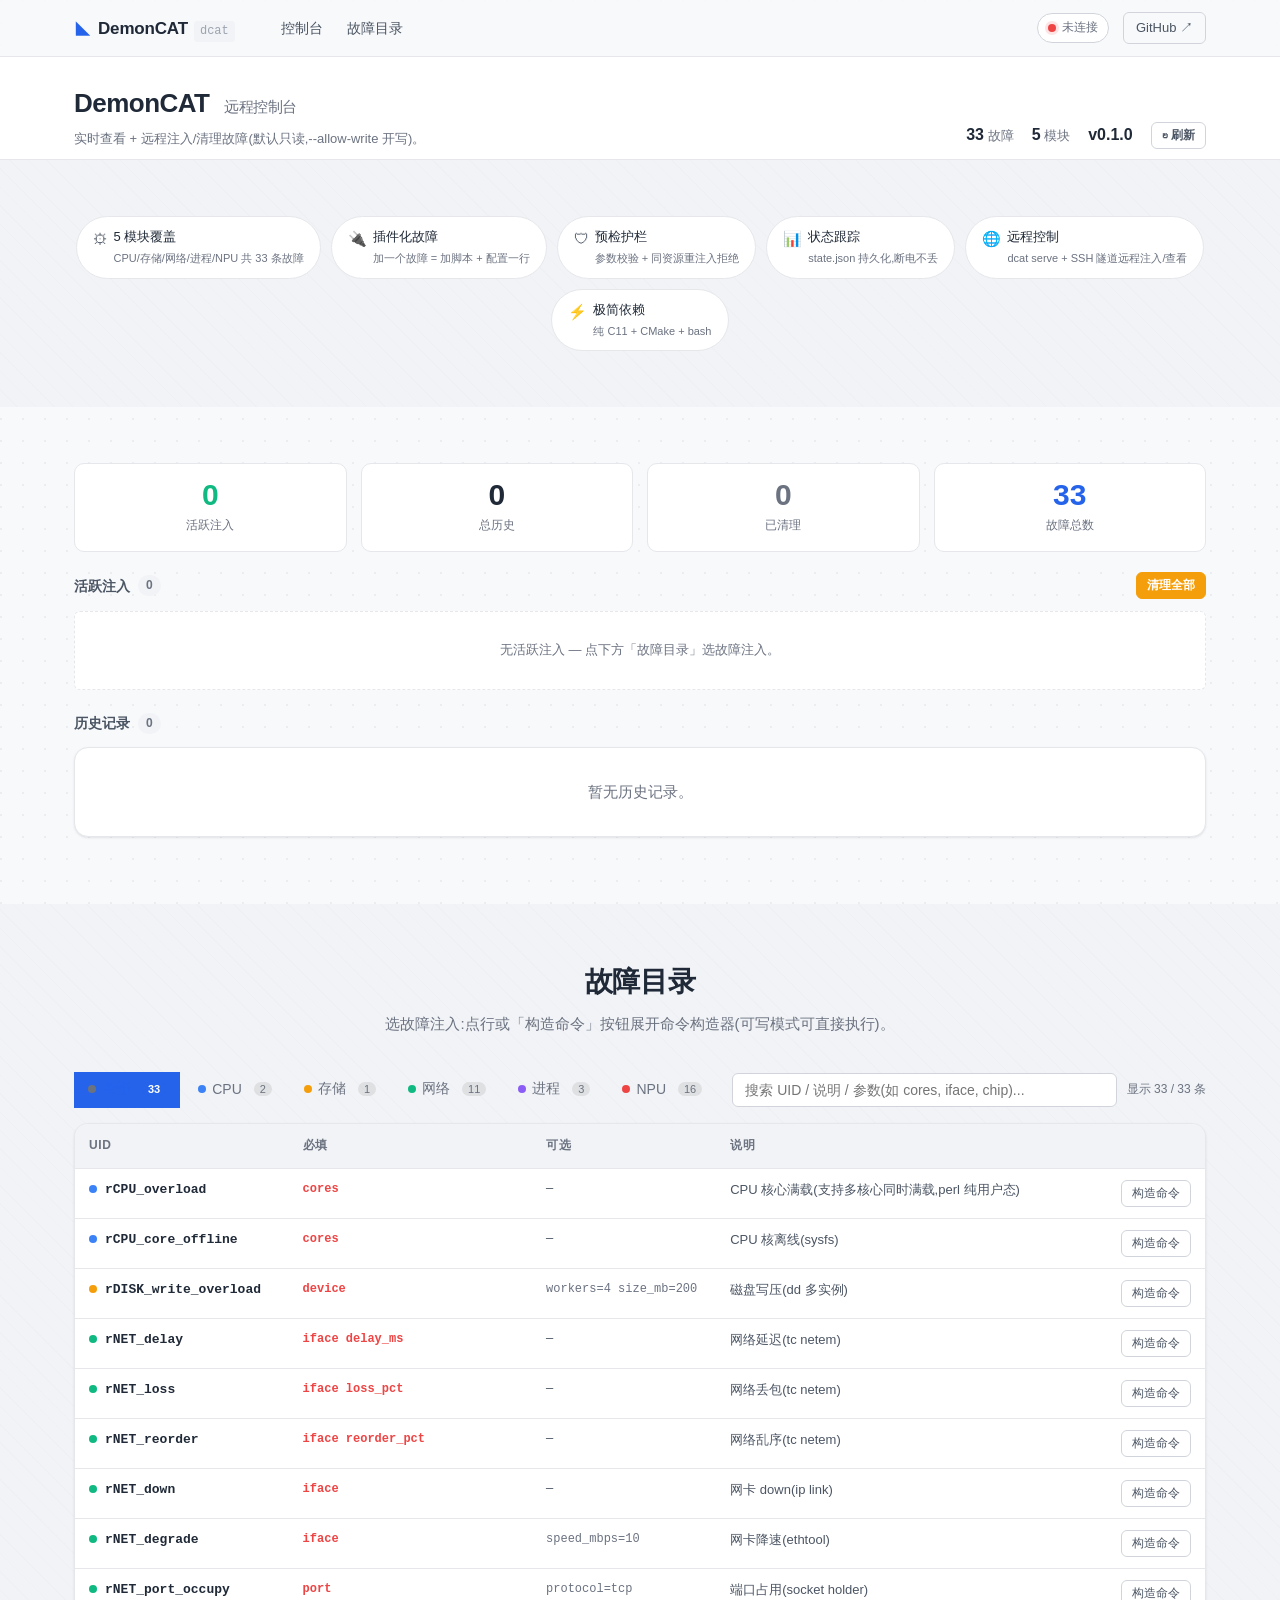
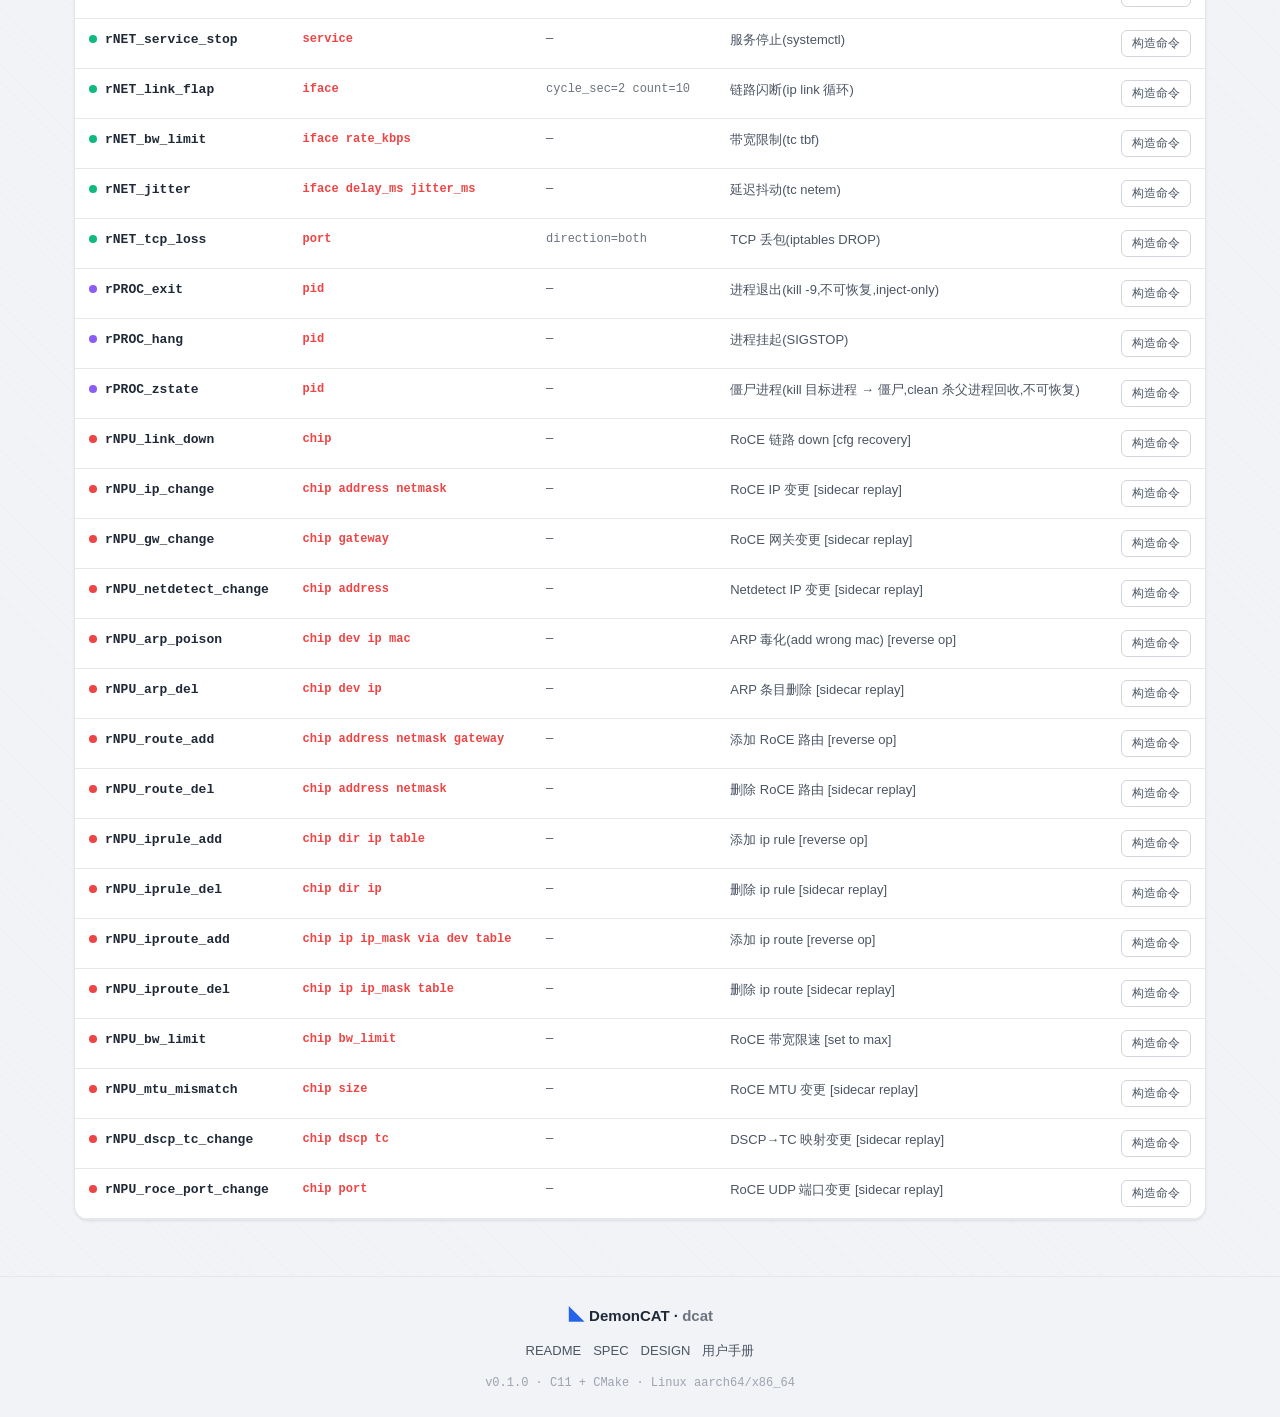
==== src/web/index.html @ c1551a12 "refactor: features/showcase/ → src/web/ 目录调整 将 web 前端从 features/showcase/ 迁移到 src/web/， 与其他源码统一在 src" ====
<!DOCTYPE html>
<html lang="zh-CN">
<head>
  <meta charset="UTF-8" />
  <meta name="viewport" content="width=device-width, initial-scale=1.0" />
  <meta name="description" content="DemonCAT (dcat) — 远程故障注入控制台。" />
  <title>DemonCAT · 控制台</title>
  <link rel="stylesheet" href="style.css?v=20260805a" />
</head>
<body>
  <header class="topbar">
    <div class="container topbar-inner">
      <a class="brand" href="#top">
        <span class="brand-logo">◣</span>
        <span class="brand-name">DemonCAT</span>
        <span class="brand-tag">dcat</span>
      </a>
      <nav class="topnav">
        <a href="#console">控制台</a>
        <a href="#catalog">故障目录</a>
      </nav>
      <div class="topbar-right">
        <span class="conn-pill conn-off" id="connPill"><span class="dot dot-off"></span><span id="connText">检测中</span></span>
        <a class="topbar-gh" href="https://github.com/Computing-Availability-Tools" target="_blank" rel="noopener">GitHub ↗</a>
      </div>
    </div>
  </header>

  <main id="top">
    <!-- 紧凑 header -->
    <section class="dash-header">
      <div class="container dash-header-inner">
        <div>
          <h1 class="dash-title">DemonCAT <span class="muted">远程控制台</span></h1>
          <p class="dash-sub">实时查看 + 远程注入/清理故障(默认只读,--allow-write 开写)。</p>
        </div>
        <div class="dash-stats">
          <span><strong>33</strong> 故障</span>
          <span><strong>5</strong> 模块</span>
          <span><strong>v0.1.0</strong></span>
          <button class="btn btn-ghost btn-sm" id="dashRefresh" type="button">↻ 刷新</button>
        </div>
      </div>
    </section>

    <!-- 特性介绍(置顶) -->
    <section class="section section-alt">
      <div class="container">
        <div class="feature-strip" id="featureStrip"></div>
      </div>
    </section>

    <!-- 控制台:摘要卡 + 两列(活跃 | 历史) -->
    <section id="console" class="section">
      <div class="container">
        <div class="stat-cards" id="statCards"></div>
        <div class="dash-stack">
          <div class="dash-col">
            <h3 class="dash-col-title">活跃注入 <span class="dash-count" id="activeCount">0</span>
              <button class="btn btn-sm btn-warn clean-all-btn" id="cleanAllBtn" type="button" hidden>清理全部</button>
            </h3>
            <div id="activeList" class="active-list"></div>
          </div>
          <div class="dash-col">
            <h3 class="dash-col-title">历史记录 <span class="dash-count" id="historyCount">0</span></h3>
            <div class="catalog-table-wrap">
              <table class="catalog-table" id="historyTable"></table>
              <div class="catalog-empty" id="historyEmpty" hidden>暂无历史记录。</div>
            </div>
            <p class="muted" id="historyNote" style="font-size:11px;margin-top:8px"></p>
          </div>
        </div>
      </div>
    </section>

    <!-- 故障目录(调色板:选故障注入) -->
    <section id="catalog" class="section section-alt">
      <div class="container">
        <div class="section-head">
          <h2 class="section-title">故障目录</h2>
          <p class="section-sub">选故障注入:点行或「构造命令」按钮展开命令构造器(可写模式可直接执行)。</p>
        </div>
        <div class="catalog-controls">
          <div class="catalog-tabs" id="catalogTabs"></div>
          <div class="catalog-search">
            <input id="catalogSearch" type="search" placeholder="搜索 UID / 说明 / 参数(如 cores, iface, chip)..." />
            <span class="catalog-count" id="catalogCount"></span>
          </div>
        </div>
        <div class="catalog-table-wrap">
          <table class="catalog-table" id="catalogTable"></table>
          <div class="catalog-empty" id="catalogEmpty" hidden>没有匹配的故障。</div>
        </div>
      </div>
    </section>
  </main>

  <footer class="footer">
    <div class="container footer-inner">
      <div class="footer-brand"><span class="brand-logo">◣</span> DemonCAT · <span class="muted">dcat</span></div>
      <div class="footer-links">
        <a href="../../README.md">README</a>
        <a href="../../SPEC.md">SPEC</a>
        <a href="../../DESIGN.md">DESIGN</a>
        <a href="../../docs/user_manual.md">用户手册</a>
      </div>
      <div class="footer-meta"><span>v0.1.0</span> · <span>C11 + CMake</span> · <span>Linux aarch64/x86_64</span></div>
    </div>
  </footer>

  <!-- 命令构造器 modal -->
  <div class="modal" id="cmdModal" hidden>
    <div class="modal-backdrop" data-close></div>
    <div class="modal-card">
      <div class="modal-head">
        <div>
          <div class="modal-uid" id="cmdUid"></div>
          <div class="modal-desc" id="cmdDesc"></div>
        </div>
        <button class="modal-close" data-close aria-label="关闭">×</button>
      </div>
      <div class="modal-body" id="cmdBody"></div>
    </div>
  </div>

  <div class="toast" id="toast" hidden></div>
  <script src="app.js?v=20260805a"></script>
</body>
</html>
---- src/web/style.css ----
/* ============================================================
   DemonCAT Showcase — 浅色卡片式主题
   参考: CATMonitor Web 视觉语言
   ============================================================ */

:root {
  /* 背景与文字 */
  --bg: #f8f9fb;
  --bg-alt: #f1f3f6;
  --card: #ffffff;
  --card-hover: #fafbfc;
  --border: #e5e7eb;
  --border-strong: #d1d5db;
  --text: #1f2937;
  --text-sub: #4b5563;
  --text-muted: #6b7280;
  --text-faint: #9ca3af;

  /* 主色 */
  --accent: #2563eb;
  --accent-hover: #1d4ed8;
  --accent-soft: #eff6ff;

  /* 模块色 */
  --cpu: #3b82f6;        /* 蓝 */
  --disk: #f59e0b;       /* 琥珀 */
  --net:  #10b981;       /* 绿 */
  --proc: #8b5cf6;       /* 紫 */
  --npu:  #ef4444;       /* 红 (Ascend) */

  /* 状态色 */
  --ok: #10b981;
  --good: #22c55e;
  --warn: #f59e0b;
  --crit: #ef4444;
  --na: #9ca3af;

  /* 阴影 */
  --shadow-sm: 0 1px 2px rgba(15, 23, 42, .04), 0 1px 3px rgba(15, 23, 42, .06);
  --shadow:    0 4px 6px -1px rgba(15, 23, 42, .05), 0 2px 4px -2px rgba(15, 23, 42, .05);
  --shadow-lg: 0 12px 24px -8px rgba(15, 23, 42, .12), 0 4px 8px -4px rgba(15, 23, 42, .08);

  /* 圆角 */
  --r-sm: 6px;
  --r:    10px;
  --r-lg: 14px;
  --r-xl: 20px;

  /* 字体 */
  --font: -apple-system, BlinkMacSystemFont, "Segoe UI", "PingFang SC",
          "Microsoft YaHei", "Hiragino Sans GB", Roboto, Helvetica, Arial,
          sans-serif, "Apple Color Emoji", "Segoe UI Emoji";
  --mono: "JetBrains Mono", "Fira Code", "SF Mono", "Cascadia Code",
          Consolas, "Liberation Mono", Menlo, monospace;
}

* { box-sizing: border-box; }
html { scroll-behavior: smooth; }
body {
  margin: 0;
  font-family: var(--font);
  font-size: 15px;
  line-height: 1.6;
  color: var(--text);
  background: var(--bg);
  background-image:
    radial-gradient(circle at 1px 1px, rgba(15, 23, 42, .05) 1px, transparent 0);
  background-size: 22px 22px;
  -webkit-font-smoothing: antialiased;
  -moz-osx-font-smoothing: grayscale;
}

.container { width: 100%; max-width: 1180px; margin: 0 auto; padding: 0 24px; }
a { color: var(--accent); text-decoration: none; }
a:hover { text-decoration: underline; }
code, pre, .mono { font-family: var(--mono); }
.muted { color: var(--text-muted); }

/* ============================================================
   顶栏
   ============================================================ */
.topbar {
  position: sticky; top: 0; z-index: 50;
  background: rgba(248, 249, 251, .88);
  backdrop-filter: saturate(180%) blur(8px);
  border-bottom: 1px solid var(--border);
}
.topbar-inner {
  display: flex; align-items: center; gap: 20px;
  height: 56px;
}
.brand { display: flex; align-items: baseline; gap: 6px; color: var(--text); }
.brand:hover { text-decoration: none; }
.brand-logo { color: var(--accent); font-size: 18px; transform: translateY(1px); }
.brand-name { font-weight: 700; font-size: 17px; letter-spacing: -.01em; }
.brand-tag {
  font-family: var(--mono); font-size: 12px; color: var(--text-faint);
  background: var(--bg-alt); padding: 1px 6px; border-radius: 4px;
}
.topnav { display: flex; gap: 4px; margin-left: 16px; flex: 1; }
.topnav a {
  color: var(--text-sub); font-size: 14px; padding: 6px 10px;
  border-radius: var(--r-sm); transition: all .15s;
}
.topnav a:hover { background: var(--bg-alt); color: var(--text); text-decoration: none; }
.topbar-gh {
  font-size: 13px; color: var(--text-sub);
  border: 1px solid var(--border-strong); padding: 5px 12px;
  border-radius: var(--r-sm); transition: all .15s;
}
.topbar-gh:hover { background: var(--card); border-color: var(--accent); color: var(--accent); text-decoration: none; }

/* ============================================================
   Hero
   ============================================================ */
.hero {
  padding: 72px 0 56px;
  text-align: center;
  position: relative;
  overflow: hidden;
}
.hero::before {
  content: ""; position: absolute; inset: 0;
  background: radial-gradient(ellipse at 50% 0%, rgba(37, 99, 235, .08), transparent 60%);
  pointer-events: none;
}
.hero-inner { position: relative; }
.hero-eyebrow {
  display: inline-flex; align-items: center; gap: 8px;
  font-size: 13px; color: var(--text-sub);
  background: var(--card); border: 1px solid var(--border);
  padding: 5px 12px; border-radius: 999px;
  box-shadow: var(--shadow-sm); margin-bottom: 18px;
}
.dot { display: inline-block; width: 7px; height: 7px; border-radius: 50%; }
.dot-ok { background: var(--ok); box-shadow: 0 0 0 3px rgba(16, 185, 129, .15); }
.hero-title {
  font-size: 56px; font-weight: 700; letter-spacing: -.03em;
  margin: 0 0 4px;
  background: linear-gradient(135deg, #1e3a8a 0%, #2563eb 50%, #7c3aed 100%);
  -webkit-background-clip: text; background-clip: text;
  -webkit-text-fill-color: transparent;
}
.hero-subtitle {
  font-family: var(--mono); font-size: 16px;
  color: var(--text-muted); margin: 0 0 18px; letter-spacing: .02em;
}
.hero-tagline {
  font-size: 16px; color: var(--text-sub);
  max-width: 620px; margin: 0 auto 24px;
}
.hero-badges { display: flex; flex-wrap: wrap; gap: 8px; justify-content: center; margin-bottom: 28px; }
.badge {
  font-size: 12px; font-weight: 600; padding: 4px 10px;
  border-radius: 999px; border: 1px solid transparent;
  background: var(--bg-alt); color: var(--text-sub);
}
.badge-blue   { background: #eff6ff; color: #1d4ed8; border-color: #bfdbfe; }
.badge-green  { background: #ecfdf5; color: #047857; border-color: #a7f3d0; }
.badge-purple { background: #f5f3ff; color: #6d28d9; border-color: #ddd6fe; }
.badge-amber  { background: #fffbeb; color: #b45309; border-color: #fde68a; }
.badge-plain  { background: var(--bg-alt); color: var(--text-sub); }
.hero-cta { display: flex; gap: 12px; justify-content: center; }

.btn {
  display: inline-flex; align-items: center; gap: 6px;
  padding: 9px 18px; border-radius: var(--r-sm);
  font-size: 14px; font-weight: 600; cursor: pointer;
  border: 1px solid transparent; transition: all .15s;
  font-family: var(--font);
}
.btn-primary { background: var(--accent); color: #fff; box-shadow: var(--shadow-sm); }
.btn-primary:hover { background: var(--accent-hover); text-decoration: none; }
.btn-ghost { background: var(--card); color: var(--text-sub); border-color: var(--border-strong); }
.btn-ghost:hover { border-color: var(--accent); color: var(--accent); text-decoration: none; }

/* ============================================================
   通用 section
   ============================================================ */
.section { padding: 56px 0; }
.section-alt { background: var(--bg-alt); background-image: repeating-linear-gradient(45deg, transparent, transparent 12px, rgba(15, 23, 42, .012) 12px, rgba(15, 23, 42, .012) 13px); }
.section-head { text-align: center; margin-bottom: 36px; }
.section-title { font-size: 28px; font-weight: 700; margin: 0 0 8px; letter-spacing: -.01em; }
.section-sub { color: var(--text-muted); font-size: 15px; margin: 0; }

/* ============================================================
   特性卡
   ============================================================ */
.feature-grid {
  display: grid; grid-template-columns: repeat(3, 1fr); gap: 16px;
}
.feature-card {
  background: var(--card); border: 1px solid var(--border);
  border-radius: var(--r-lg); padding: 22px;
  box-shadow: var(--shadow-sm); transition: all .2s;
}
.feature-card:hover { box-shadow: var(--shadow); transform: translateY(-2px); border-color: var(--border-strong); }
.feature-icon {
  width: 40px; height: 40px; border-radius: var(--r-sm);
  display: flex; align-items: center; justify-content: center;
  font-size: 20px; margin-bottom: 12px;
}
.feature-card h3 { margin: 0 0 6px; font-size: 16px; font-weight: 600; }
.feature-card p { margin: 0; font-size: 13px; color: var(--text-sub); line-height: 1.55; }
.icon-blue   { background: #eff6ff; color: var(--cpu); }
.icon-green  { background: #ecfdf5; color: var(--net); }
.icon-purple { background: #f5f3ff; color: var(--proc); }
.icon-amber  { background: #fffbeb; color: var(--disk); }
.icon-red    { background: #fef2f2; color: var(--npu); }
.icon-cyan   { background: #ecfeff; color: #0891b2; }

/* ============================================================
   快速开始
   ============================================================ */
.steps { display: grid; grid-template-columns: 1fr 1fr; gap: 16px; }
.step {
  background: var(--card); border: 1px solid var(--border);
  border-radius: var(--r); padding: 18px;
  display: flex; gap: 14px; box-shadow: var(--shadow-sm);
}
.step-num {
  flex-shrink: 0; width: 28px; height: 28px; border-radius: 50%;
  background: var(--accent); color: #fff; font-weight: 700; font-size: 13px;
  display: flex; align-items: center; justify-content: center;
}
.step-title { font-weight: 600; font-size: 14px; margin-bottom: 8px; }
.step-note { margin: 6px 0 0; font-size: 12px; color: var(--text-muted); }
.code-block {
  position: relative; margin: 0; background: #0f172a; color: #e2e8f0;
  padding: 12px 14px; border-radius: var(--r-sm); font-size: 13px;
  overflow-x: auto; line-height: 1.55;
}
.code-block code { font-family: var(--mono); white-space: pre; }
.copy-btn {
  position: absolute; top: 8px; right: 8px;
  background: rgba(15, 23, 42, .85); color: #cbd5e1;
  border: 1px solid rgba(255, 255, 255, .12); border-radius: 4px;
  padding: 3px 8px; font-size: 11px; cursor: pointer;
  font-family: var(--font);
  opacity: 0;
  transition: opacity .15s, background .15s, color .15s;
}
.code-block:hover .copy-btn,
.copy-btn:focus,
.copy-btn.copied { opacity: 1; }
.copy-btn:hover { background: rgba(255, 255, 255, .18); color: #fff; }
.copy-btn.copied { background: var(--ok); color: #fff; border-color: var(--ok); }
/* 触屏设备无 hover,常显 */
@media (hover: none) {
  .copy-btn { opacity: 1; }
}
.quick-cta { text-align: center; margin-top: 24px; color: var(--text-muted); font-size: 14px; }
.quick-cta a { margin: 0 2px; }

/* ============================================================
   NPU 验证(紧凑信任横幅)
   ============================================================ */
.npu-banner {
  display: flex; align-items: center; gap: 16px;
  background: linear-gradient(135deg, #fffbeb 0%, #fef2f2 100%);
  border: 1px solid #fed7aa; border-left: 4px solid var(--npu);
  border-radius: var(--r-lg); padding: 16px 20px;
  box-shadow: var(--shadow-sm);
}
.npu-banner-icon { font-size: 24px; flex-shrink: 0; line-height: 1; }
.npu-banner-body { flex: 1; min-width: 0; }
.npu-banner-title {
  font-weight: 600; font-size: 15px; color: var(--text);
  display: flex; align-items: baseline; gap: 8px; margin-bottom: 4px;
}
.npu-banner-version {
  font-family: var(--mono); font-size: 11px; color: var(--npu);
  background: #fef2f2; padding: 1px 6px; border-radius: 4px; border: 1px solid #fecaca;
}
.npu-banner-summary { margin: 0; font-size: 13px; color: var(--text-sub); line-height: 1.6; }
.npu-banner-summary code { font-size: 12px; background: rgba(255,255,255,.65); padding: 1px 5px; border-radius: 3px; color: var(--text); }
.npu-banner-link {
  flex-shrink: 0; font-size: 13px; font-weight: 600;
  padding: 8px 14px; border-radius: var(--r-sm);
  background: var(--card); border: 1px solid var(--border-strong);
  color: var(--text-sub); transition: all .15s;
}
.npu-banner-link:hover { border-color: var(--npu); color: var(--npu); text-decoration: none; }

/* ============================================================
   故障目录
   ============================================================ */
.catalog-controls {
  display: flex; gap: 16px; align-items: center; flex-wrap: wrap; margin-bottom: 16px;
}
.catalog-tabs { display: flex; gap: 4px; flex-wrap: wrap; }
.tab {
  display: inline-flex; align-items: center; gap: 6px;
  font-size: 13px; font-weight: 500; cursor: pointer;
  background: var(--card); border: 1px solid var(--border);
  padding: 6px 12px; border-radius: 999px;
  color: var(--text-sub); transition: all .15s;
}
.tab:hover { border-color: var(--border-strong); }
.tab.active { background: var(--accent); color: #fff; border-color: var(--accent); }
.tab .tab-count {
  font-size: 11px; padding: 1px 6px; border-radius: 999px;
  background: rgba(0, 0, 0, .08); color: inherit;
}
.tab.active .tab-count { background: rgba(255, 255, 255, .25); color: #fff; }
.tab .tab-dot { width: 8px; height: 8px; border-radius: 50%; }
.catalog-search { flex: 1; min-width: 240px; display: flex; align-items: center; gap: 10px; }
.catalog-search input {
  flex: 1; padding: 8px 12px; font-size: 14px; font-family: var(--font);
  border: 1px solid var(--border-strong); border-radius: var(--r-sm);
  background: var(--card); color: var(--text);
}
.catalog-search input:focus { outline: none; border-color: var(--accent); box-shadow: 0 0 0 3px rgba(37, 99, 235, .12); }
.catalog-count { font-size: 12px; color: var(--text-muted); white-space: nowrap; }

.catalog-table-wrap {
  background: var(--card); border: 1px solid var(--border); border-radius: var(--r-lg);
  overflow: hidden; box-shadow: var(--shadow-sm);
}
.catalog-table { width: 100%; border-collapse: collapse; font-size: 13px; }
.catalog-table thead th {
  text-align: left; font-weight: 600; font-size: 12px; color: var(--text-muted);
  text-transform: uppercase; letter-spacing: .05em;
  padding: 12px 14px; background: var(--bg-alt); border-bottom: 1px solid var(--border);
}
.catalog-table tbody tr { border-bottom: 1px solid var(--border); transition: background .1s; cursor: pointer; }
.catalog-table tbody tr:hover { background: var(--accent-soft); }
.catalog-table tbody tr.expanded { background: var(--accent-soft); }
.catalog-table td { padding: 11px 14px; vertical-align: top; }
.uid-cell { font-family: var(--mono); font-weight: 600; color: var(--text); white-space: nowrap; }
.uid-cell .mod-dot { display: inline-block; width: 8px; height: 8px; border-radius: 50%; margin-right: 8px; vertical-align: middle; }
.param-cell { font-family: var(--mono); font-size: 12px; color: var(--text-sub); }
.param-required { color: var(--crit); font-weight: 600; }
.param-optional { color: var(--text-muted); }
.desc-cell { color: var(--text-sub); }
.row-action { text-align: right; white-space: nowrap; }
.row-action button {
  font-size: 12px; padding: 4px 10px; border-radius: var(--r-sm);
  border: 1px solid var(--border-strong); background: var(--card);
  color: var(--text-sub); cursor: pointer; font-family: var(--font);
  transition: all .15s;
}
.row-action button:hover { border-color: var(--accent); color: var(--accent); }
.catalog-empty { padding: 32px; text-align: center; color: var(--text-muted); }

/* ============================================================
   E2E 矩阵
   ============================================================ */
.e2e-grid { display: grid; grid-template-columns: repeat(4, 1fr); gap: 14px; }
.e2e-card {
  background: var(--card); border: 1px solid var(--border); border-radius: var(--r);
  padding: 16px; box-shadow: var(--shadow-sm); transition: all .2s;
  border-left: 3px solid var(--accent);
}
.e2e-card:hover { box-shadow: var(--shadow); transform: translateY(-1px); }
.e2e-card-head { display: flex; justify-content: space-between; align-items: baseline; margin-bottom: 8px; }
.e2e-card-prefix {
  font-family: var(--mono); font-weight: 700; font-size: 13px;
  color: var(--accent); background: var(--accent-soft);
  padding: 2px 8px; border-radius: var(--r-sm);
}
.e2e-card-count { font-size: 20px; font-weight: 700; color: var(--text); font-family: var(--mono); }
.e2e-card-count::after { content: " 用例"; font-size: 11px; color: var(--text-muted); font-weight: 400; font-family: var(--font); }
.e2e-card-title { font-weight: 600; font-size: 14px; margin: 0 0 4px; }
.e2e-card-desc { font-size: 12px; color: var(--text-muted); margin: 0; line-height: 1.5; }
.e2e-card-dim { font-size: 11px; color: var(--text-faint); margin-top: 8px; padding-top: 8px; border-top: 1px dashed var(--border); }
.e2e-card-dim::before { content: "维度: "; }

/* ============================================================
   模块概览(类 CATMonitor)
   ============================================================ */
.module-grid { display: grid; grid-template-columns: repeat(5, 1fr); gap: 12px; }
.module-card {
  background: var(--card); border: 1px solid var(--border); border-radius: var(--r);
  padding: 16px; box-shadow: var(--shadow-sm); cursor: pointer;
  transition: all .2s; position: relative; overflow: hidden;
  border-top: 3px solid var(--module-color, var(--accent));
}
.module-card:hover { box-shadow: var(--shadow); transform: translateY(-2px); }
.module-card::before {
  content: ""; position: absolute; top: 0; right: 0; width: 60px; height: 60px;
  background: var(--module-color, var(--accent)); opacity: .06;
  border-radius: 0 0 0 100%;
}
.module-head { display: flex; justify-content: space-between; align-items: baseline; margin-bottom: 10px; }
.module-name { font-weight: 700; font-size: 16px; }
.module-chip {
  display: inline-flex; align-items: center; gap: 5px;
  font-size: 11px; font-weight: 600; padding: 2px 8px; border-radius: 999px;
  background: rgba(16, 185, 129, .12); color: var(--ok);
}
.module-chip .chip-dot { width: 6px; height: 6px; border-radius: 50%; background: var(--ok); }
.module-count {
  font-family: var(--mono); font-size: 28px; font-weight: 700;
  color: var(--module-color, var(--accent)); line-height: 1; margin-bottom: 2px;
}
.module-count::after { content: " 条"; font-size: 12px; color: var(--text-muted); font-weight: 400; font-family: var(--font); }
.module-faults { font-size: 11px; color: var(--text-muted); line-height: 1.5; margin-top: 8px; }
.module-faults code { font-size: 10px; color: var(--text-sub); }

/* ============================================================
   命令构造器 modal
   ============================================================ */
.modal { position: fixed; inset: 0; z-index: 100; display: flex; align-items: center; justify-content: center; padding: 20px; }
.modal[hidden] { display: none; }
.modal-backdrop { position: absolute; inset: 0; background: rgba(15, 23, 42, .45); backdrop-filter: blur(2px); }
.modal-card {
  position: relative; background: var(--card); border-radius: var(--r-lg);
  box-shadow: var(--shadow-lg); width: 100%; max-width: 600px; max-height: 85vh;
  display: flex; flex-direction: column;
}
.modal-head {
  display: flex; justify-content: space-between; align-items: flex-start;
  padding: 18px 20px; border-bottom: 1px solid var(--border);
}
.modal-uid { font-family: var(--mono); font-weight: 700; font-size: 17px; color: var(--text); }
.modal-desc { font-size: 13px; color: var(--text-muted); margin-top: 2px; }
.modal-close {
  background: none; border: none; font-size: 24px; line-height: 1; cursor: pointer;
  color: var(--text-muted); padding: 0 0 0 12px;
}
.modal-close:hover { color: var(--text); }
.modal-body { padding: 18px 20px; overflow-y: auto; }
.modal-body h4 { margin: 0 0 8px; font-size: 13px; color: var(--text-muted); text-transform: uppercase; letter-spacing: .05em; }
.modal-body h4:not(:first-child) { margin-top: 18px; }
.modal-params { display: grid; grid-template-columns: 1fr 1fr; gap: 8px; margin-bottom: 12px; }
.modal-param {
  background: var(--bg-alt); border: 1px solid var(--border); border-radius: var(--r-sm);
  padding: 8px 10px;
}
.modal-param-name { font-family: var(--mono); font-size: 12px; font-weight: 600; color: var(--text); }
.modal-param-name .req { color: var(--crit); margin-left: 4px; }
.modal-param-name .opt { color: var(--text-faint); margin-left: 4px; }
.modal-param input {
  margin-top: 4px; width: 100%; padding: 5px 8px; font-size: 12px; font-family: var(--mono);
  border: 1px solid var(--border-strong); border-radius: 4px; background: var(--card);
  color: var(--text);
}
.modal-param input:focus { outline: none; border-color: var(--accent); }
.modal-cmd {
  background: #0f172a; color: #e2e8f0; padding: 14px 16px; border-radius: var(--r-sm);
  font-family: var(--mono); font-size: 13px; line-height: 1.6;
  position: relative;
}
.modal-cmd .cmd-main   { display: block; }
.modal-cmd .cmd-args   { margin-top: 8px; padding-left: 18px; border-left: 2px solid rgba(148, 163, 184, .2); }
.modal-cmd .cmd-arg    { display: block; line-height: 1.9; }
.modal-cmd .cmd-eq     { color: #94a3b8; }
.modal-cmd .cmd-prefix { color: #94a3b8; }
.modal-cmd .cmd-uid    { color: #fbbf24; font-weight: 600; }
.modal-cmd .cmd-flag   { color: #60a5fa; }
.modal-cmd .cmd-val   { color: #86efac; }
.modal-copy {
  position: absolute; top: 8px; right: 8px;
  background: rgba(15, 23, 42, .85); color: #cbd5e1;
  border: 1px solid rgba(255, 255, 255, .12); border-radius: 4px;
  padding: 3px 10px; font-size: 11px; cursor: pointer;
  font-family: var(--font);
  opacity: 0;
  transition: opacity .15s, background .15s, color .15s;
}
.modal-cmd:hover .modal-copy,
.modal-copy:focus { opacity: 1; }
.modal-copy:hover { background: rgba(255, 255, 255, .18); color: #fff; }
@media (hover: none) {
  .modal-copy { opacity: 1; }
}

/* ============================================================
   toast
   ============================================================ */
.toast {
  position: fixed; bottom: 24px; left: 50%; transform: translateX(-50%);
  background: #1f2937; color: #fff; padding: 10px 18px;
  border-radius: var(--r-sm); font-size: 13px; z-index: 200;
  box-shadow: var(--shadow-lg);
  animation: toast-in .2s ease;
}
.toast[hidden] { display: none; }
@keyframes toast-in { from { opacity: 0; transform: translateX(-50%) translateY(8px); } to { opacity: 1; transform: translateX(-50%) translateY(0); } }

/* ============================================================
   页脚
   ============================================================ */
.footer { background: var(--bg-alt); border-top: 1px solid var(--border); padding: 24px 0; }
.footer-inner { display: flex; flex-direction: column; align-items: center; gap: 12px; text-align: center; }
.footer-brand { font-weight: 700; font-size: 15px; }
.footer-links { display: flex; flex-wrap: wrap; gap: 4px 12px; font-size: 13px; }
.footer-links a { color: var(--text-sub); }
.footer-meta { font-size: 12px; color: var(--text-faint); font-family: var(--mono); }

/* ============================================================
   响应式
   ============================================================ */
@media (max-width: 900px) {
  .topnav { display: none; }
  .feature-grid, .e2e-grid, .module-grid { grid-template-columns: repeat(2, 1fr); }
  .steps { grid-template-columns: 1fr; }
  .hero-title { font-size: 42px; }
}
@media (max-width: 600px) {
  .feature-grid, .e2e-grid, .module-grid, .modal-params { grid-template-columns: 1fr; }
  .npu-banner { flex-wrap: wrap; }
  .npu-banner-link { width: 100%; text-align: center; }
  .hero-title { font-size: 36px; }
  .hero-badges { justify-content: flex-start; }
  .catalog-table thead { display: none; }
  .catalog-table, .catalog-table tbody, .catalog-table tr, .catalog-table td { display: block; width: 100%; }
  .catalog-table tr { padding: 10px 12px; border-bottom: 1px solid var(--border); }
  .catalog-table td { padding: 2px 0; }
  .uid-cell::before { content: "UID: "; color: var(--text-muted); font-family: var(--font); font-weight: 400; }
}

/* ============================================================
 * 远程控制台
 * ============================================================ */
.dot-off { background: var(--crit); box-shadow: 0 0 0 3px rgba(239, 68, 68, .15); }
.remote-status {
  display: flex; align-items: center; gap: 10px;
  padding: 12px 16px; margin-bottom: 18px;
  background: var(--card); border: 1px solid var(--border); border-radius: var(--r);
  font-size: 14px; color: var(--text-sub);
}
.remote-status .remote-dot { width: 9px; height: 9px; }
.remote-meta { margin-left: auto; font-size: 12px; }
.remote-grid { display: grid; grid-template-columns: 1fr 1fr; gap: 18px; }
.remote-panel {
  background: var(--card); border: 1px solid var(--border); border-radius: var(--r);
  padding: 16px 18px;
}
.remote-panel-title {
  margin: 0 0 12px; font-size: 14px; color: var(--text-sub);
  display: flex; align-items: center; gap: 8px;
}
.remote-count {
  background: var(--bg-alt); color: var(--text-muted);
  font-size: 12px; padding: 1px 8px; border-radius: 999px; font-weight: 600;
}
.remote-list { display: flex; flex-direction: column; gap: 8px; max-height: 360px; overflow-y: auto; }
.remote-empty { padding: 20px; text-align: center; color: var(--text-muted); font-size: 13px; }
.remote-row {
  display: grid; grid-template-columns: 1fr auto auto; gap: 6px 12px; align-items: center;
  padding: 10px 12px; background: var(--bg-alt); border-radius: var(--r-sm); font-size: 13px;
}
.remote-row-hist { grid-template-columns: 1fr auto; }
.remote-row-main { display: flex; align-items: center; gap: 8px; min-width: 0; flex-wrap: wrap; }
.remote-uid { font-family: var(--mono); font-size: 12px; color: var(--text); }
.remote-rid { font-size: 11px; color: var(--text-muted); }
.remote-row-params { font-family: var(--mono); font-size: 11px; color: var(--text-sub); }
.remote-row-time { font-size: 11px; color: var(--text-muted); }
.remote-row-action { text-align: right; }
.pill { font-size: 10px; padding: 1px 7px; border-radius: 999px; font-weight: 600; white-space: nowrap; }
.pill-on { background: rgba(16,185,129,.15); color: var(--ok); }
.pill-off { background: var(--card); color: var(--text-muted); border: 1px solid var(--border); }
.btn-sm { font-size: 12px; padding: 4px 10px; }
.btn-warn { background: var(--warn); color: #fff; border-color: var(--warn); }
.btn-warn:hover { filter: brightness(.95); }
.modal-exec {
  background: var(--accent); color: #fff; border: 1px solid var(--accent);
  padding: 4px 12px; border-radius: 4px; font-size: 12px; cursor: pointer;
  font-family: var(--font); margin-left: 6px;
}
.modal-exec:hover { background: var(--accent-hover); }
.remote-off .remote-grid { opacity: .45; pointer-events: none; }

/* 报告页:摘要卡 */
.report-summary { display: grid; grid-template-columns: repeat(3, 1fr); gap: 14px; }
.rep-card {
  background: var(--card); border: 1px solid var(--border); border-radius: var(--r);
  padding: 16px 18px; text-align: center;
}
.rep-card-num { font-size: 28px; font-weight: 700; color: var(--text); }
.rep-card-label { font-size: 12px; color: var(--text-muted); margin-top: 4px; }
@media (max-width: 900px) {
  .remote-grid { grid-template-columns: 1fr; }
  .report-summary { grid-template-columns: 1fr; }
}

/* ============================================================
 * 控制台 dashboard(重设计:顶栏 pill + 摘要卡 + Tab)
 * ============================================================ */
.topbar-right { display: flex; align-items: center; gap: 14px; }
.conn-pill {
  display: inline-flex; align-items: center; gap: 6px;
  font-size: 12px; padding: 4px 10px; border-radius: 999px;
  border: 1px solid var(--border-strong); background: var(--card); color: var(--text-sub);
}
.conn-pill .dot { width: 8px; height: 8px; }
.conn-rw  { border-color: var(--ok);     color: var(--ok);     background: rgba(16,185,129,.08); }
.conn-ro  { border-color: var(--accent); color: var(--accent); background: rgba(59,130,246,.06); }
.conn-off { color: var(--text-muted); }

.dash-header { padding: 26px 0 10px; border-bottom: 1px solid var(--border); background: var(--card); }
.dash-header-inner { display: flex; align-items: flex-end; justify-content: space-between; gap: 18px; flex-wrap: wrap; }
.dash-title { margin: 0; font-size: 26px; font-weight: 700; letter-spacing: -.02em; }
.dash-title .muted { font-size: 15px; font-weight: 400; margin-left: 8px; }
.dash-sub { margin: 4px 0 0; font-size: 13px; color: var(--text-muted); }
.dash-stats { display: flex; gap: 18px; font-size: 13px; color: var(--text-muted); }
.dash-stats strong { color: var(--text); font-size: 16px; }

.stat-cards { display: grid; grid-template-columns: repeat(4, 1fr); gap: 14px; margin-bottom: 20px; }
.stat-card { background: var(--card); border: 1px solid var(--border); border-radius: var(--r); padding: 16px 18px; text-align: center; }
.stat-num { font-size: 30px; font-weight: 700; line-height: 1; }
.stat-label { font-size: 12px; color: var(--text-muted); margin-top: 6px; }

.tabs-row { display: flex; align-items: center; justify-content: space-between; gap: 12px; margin-bottom: 14px; }
.tabs { display: flex; gap: 4px; border-bottom: 1px solid var(--border); }
.tab {
  background: transparent; border: none; border-bottom: 2px solid transparent;
  padding: 8px 14px; font-size: 14px; color: var(--text-muted); cursor: pointer;
  font-family: var(--font); border-radius: 0; margin-bottom: -1px;
}
.tab:hover { color: var(--text-sub); }
.tab.active { color: var(--accent); border-bottom-color: var(--accent); font-weight: 600; }
.tab-count { background: var(--bg-alt); color: var(--text-muted); font-size: 11px; padding: 1px 7px; border-radius: 999px; margin-left: 6px; }
.tab.active .tab-count { background: var(--accent); color: #fff; }
.tab-panel { min-height: 80px; }

.active-list { display: flex; flex-direction: column; gap: 8px; }
.active-row {
  display: grid; grid-template-columns: 1fr auto auto auto; gap: 6px 14px; align-items: center;
  padding: 12px 14px; background: var(--card); border: 1px solid var(--border); border-radius: var(--r-sm);
}
.active-row-main { display: flex; align-items: center; gap: 8px; min-width: 0; }
.active-uid { font-family: var(--mono); font-size: 13px; color: var(--text); }
.active-rid { font-size: 11px; color: var(--text-muted); }
.active-row-params { font-family: var(--mono); font-size: 12px; color: var(--text-sub); }
.active-row-time { font-size: 11px; color: var(--text-muted); }
.active-row-action { text-align: right; }
.empty-hint { padding: 28px; text-align: center; color: var(--text-muted); font-size: 13px; background: var(--card); border: 1px dashed var(--border); border-radius: var(--r-sm); }

.feature-strip { display: flex; flex-wrap: wrap; gap: 10px; justify-content: center; }
.feature-chip { display: inline-flex; align-items: center; gap: 6px; padding: 7px 14px; background: var(--card); border: 1px solid var(--border); border-radius: 999px; font-size: 13px; color: var(--text-sub); }
.feature-chip-icon { font-size: 15px; }

.cmd-trigger { background: var(--accent); color: #fff; border: 1px solid var(--accent); padding: 4px 12px; border-radius: var(--r-sm); font-size: 12px; cursor: pointer; font-family: var(--font); }
.cmd-trigger:hover { background: var(--accent-hover); }

/* 控制台上下堆叠(活跃上、历史下,常驻不点) */
.dash-stack { display: flex; flex-direction: column; gap: 22px; }
.dash-col { min-width: 0; }
.dash-col-title { margin: 0 0 12px; font-size: 14px; color: var(--text-sub); display: flex; align-items: center; gap: 8px; }
.dash-count { background: var(--bg-alt); color: var(--text-muted); font-size: 12px; padding: 1px 8px; border-radius: 999px; font-weight: 600; }
.dash-col .catalog-table-wrap { max-height: 560px; overflow-y: auto; }
.dash-col .catalog-table { table-layout: fixed; width: 100%; }
.dash-col .catalog-table th:nth-child(1), .dash-col .catalog-table td:nth-child(1) { width: 4%; }
.dash-col .catalog-table th:nth-child(2), .dash-col .catalog-table td:nth-child(2) { width: 12%; }
.dash-col .catalog-table th:nth-child(3), .dash-col .catalog-table td:nth-child(3) { width: 30%; }
.dash-col .catalog-table th:nth-child(4), .dash-col .catalog-table td:nth-child(4) { width: 30%; }
.dash-col .catalog-table th:nth-child(5), .dash-col .catalog-table td:nth-child(5) { width: 14%; }
.dash-col .catalog-table th:nth-child(6), .dash-col .catalog-table td:nth-child(6) { width: 10%; }
.dash-col .param-cell code { word-break: break-all; }

/* 命令预览单行 + 参数中文提示 + 特性 chip 简介 */
.cmd-line { display: block; font-family: var(--mono); font-size: 12.5px; background: #0f172a; color: #e2e8f0; padding: 8px 12px; border-radius: var(--r-sm); word-break: break-all; line-height: 1.6; }
.modal-param-hint { font-size: 11px; color: var(--text-muted); margin: 2px 0 4px; }
.feature-chip { align-items: flex-start; padding: 10px 16px; }
.feature-chip-text { display: flex; flex-direction: column; }
.feature-chip-name { font-size: 13px; color: var(--text); font-weight: 500; }
.feature-chip-desc { font-size: 11px; color: var(--text-muted); margin-top: 2px; }

@media (max-width: 900px) {
  .stat-cards { grid-template-columns: repeat(2, 1fr); }
  .active-row { grid-template-columns: 1fr auto; }
  .active-row-params, .active-row-time { grid-column: 1 / -1; }
}
@media (max-width: 600px) {
  .stat-cards { grid-template-columns: 1fr; }
  .dash-header-inner { flex-direction: column; align-items: flex-start; }
}

/* ============================================================
 * 命令构造器:命令栏(force 复选框 + 复制/执行)+ 冲突红横幅
 * ============================================================ */
.modal-cmd-bar {
  display: flex; align-items: center; justify-content: space-between; gap: 10px;
  margin-bottom: 8px; flex-wrap: wrap;
}
.modal-cmd-actions { display: flex; gap: 6px; align-items: center; }
.modal-force {
  display: inline-flex; align-items: center; gap: 5px;
  font-size: 12px; color: var(--text-sub); cursor: pointer; user-select: none;
}
.modal-force input { margin: 0; cursor: pointer; accent-color: var(--accent); }
/* bar 里的复制按钮:浅色风格(非 absolute) */
.modal-cmd-bar .modal-copy {
  position: static; opacity: 1;
  background: var(--card); color: var(--text-sub);
  border: 1px solid var(--border-strong);
  padding: 4px 10px; font-size: 12px; transition: all .15s;
}
.modal-cmd-bar .modal-copy:hover { border-color: var(--accent); color: var(--accent); background: var(--card); }

/* 冲突红横幅(code 5):持久显示 + 一键强制替换 */
.modal-error {
  display: flex; align-items: center; gap: 10px; flex-wrap: wrap;
  background: #fef2f2; border: 1px solid #fecaca; border-left: 4px solid var(--crit);
  border-radius: var(--r-sm); padding: 10px 12px; margin-bottom: 14px;
  animation: toast-in .2s ease;
}
.modal-error[hidden] { display: none; }
.modal-error-msg { flex: 1; min-width: 0; font-size: 12.5px; color: #991b1b; line-height: 1.5; font-weight: 500; }
.modal-error-detail { display: block; color: #b91c1c; font-family: var(--mono); font-size: 11px; margin-top: 3px; word-break: break-all; font-weight: 400; }
.modal-error-btn {
  flex-shrink: 0; background: var(--crit); color: #fff; border: 1px solid var(--crit);
  padding: 5px 12px; border-radius: var(--r-sm); font-size: 12px; font-weight: 600;
  cursor: pointer; font-family: var(--font); white-space: nowrap; transition: filter .15s;
}
.modal-error-btn:hover { filter: brightness(1.1); }

/* 活跃区块标题行的「清理全部」按钮靠右 */
.clean-all-btn { margin-left: auto; }
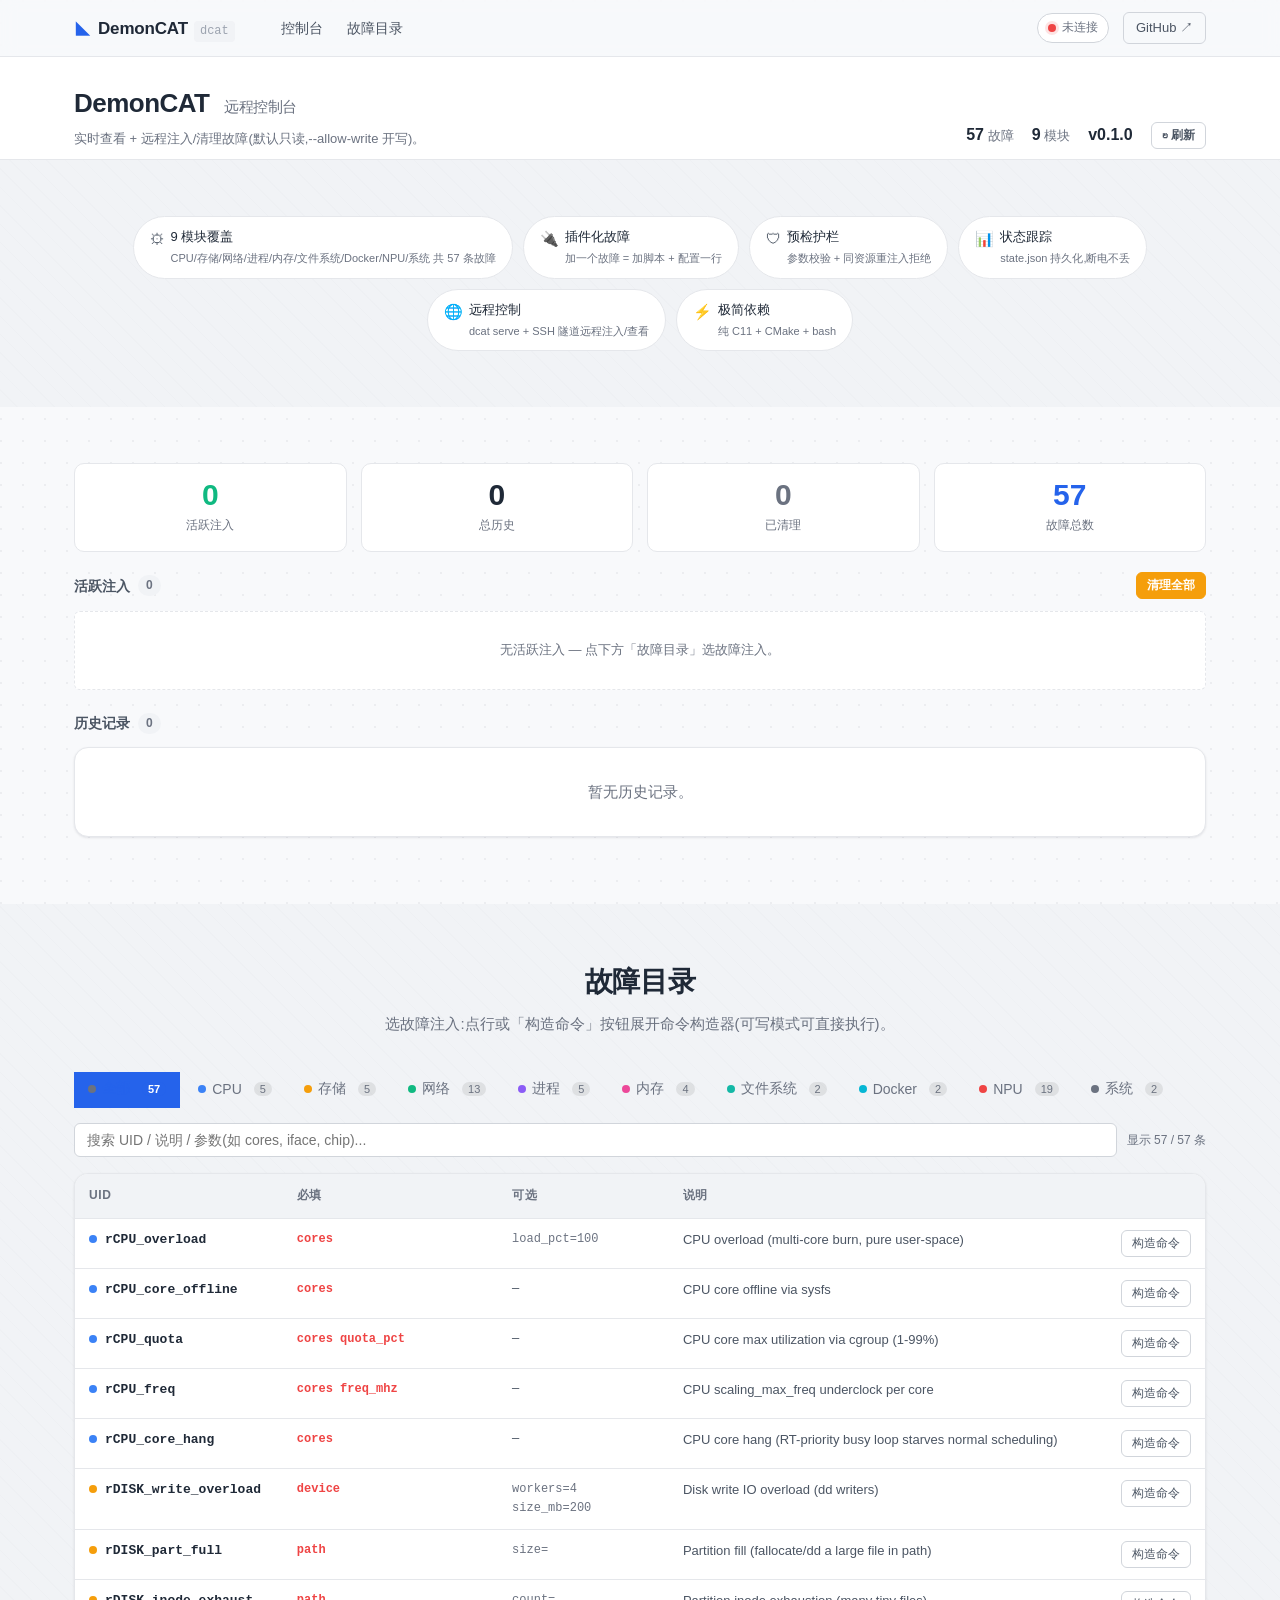
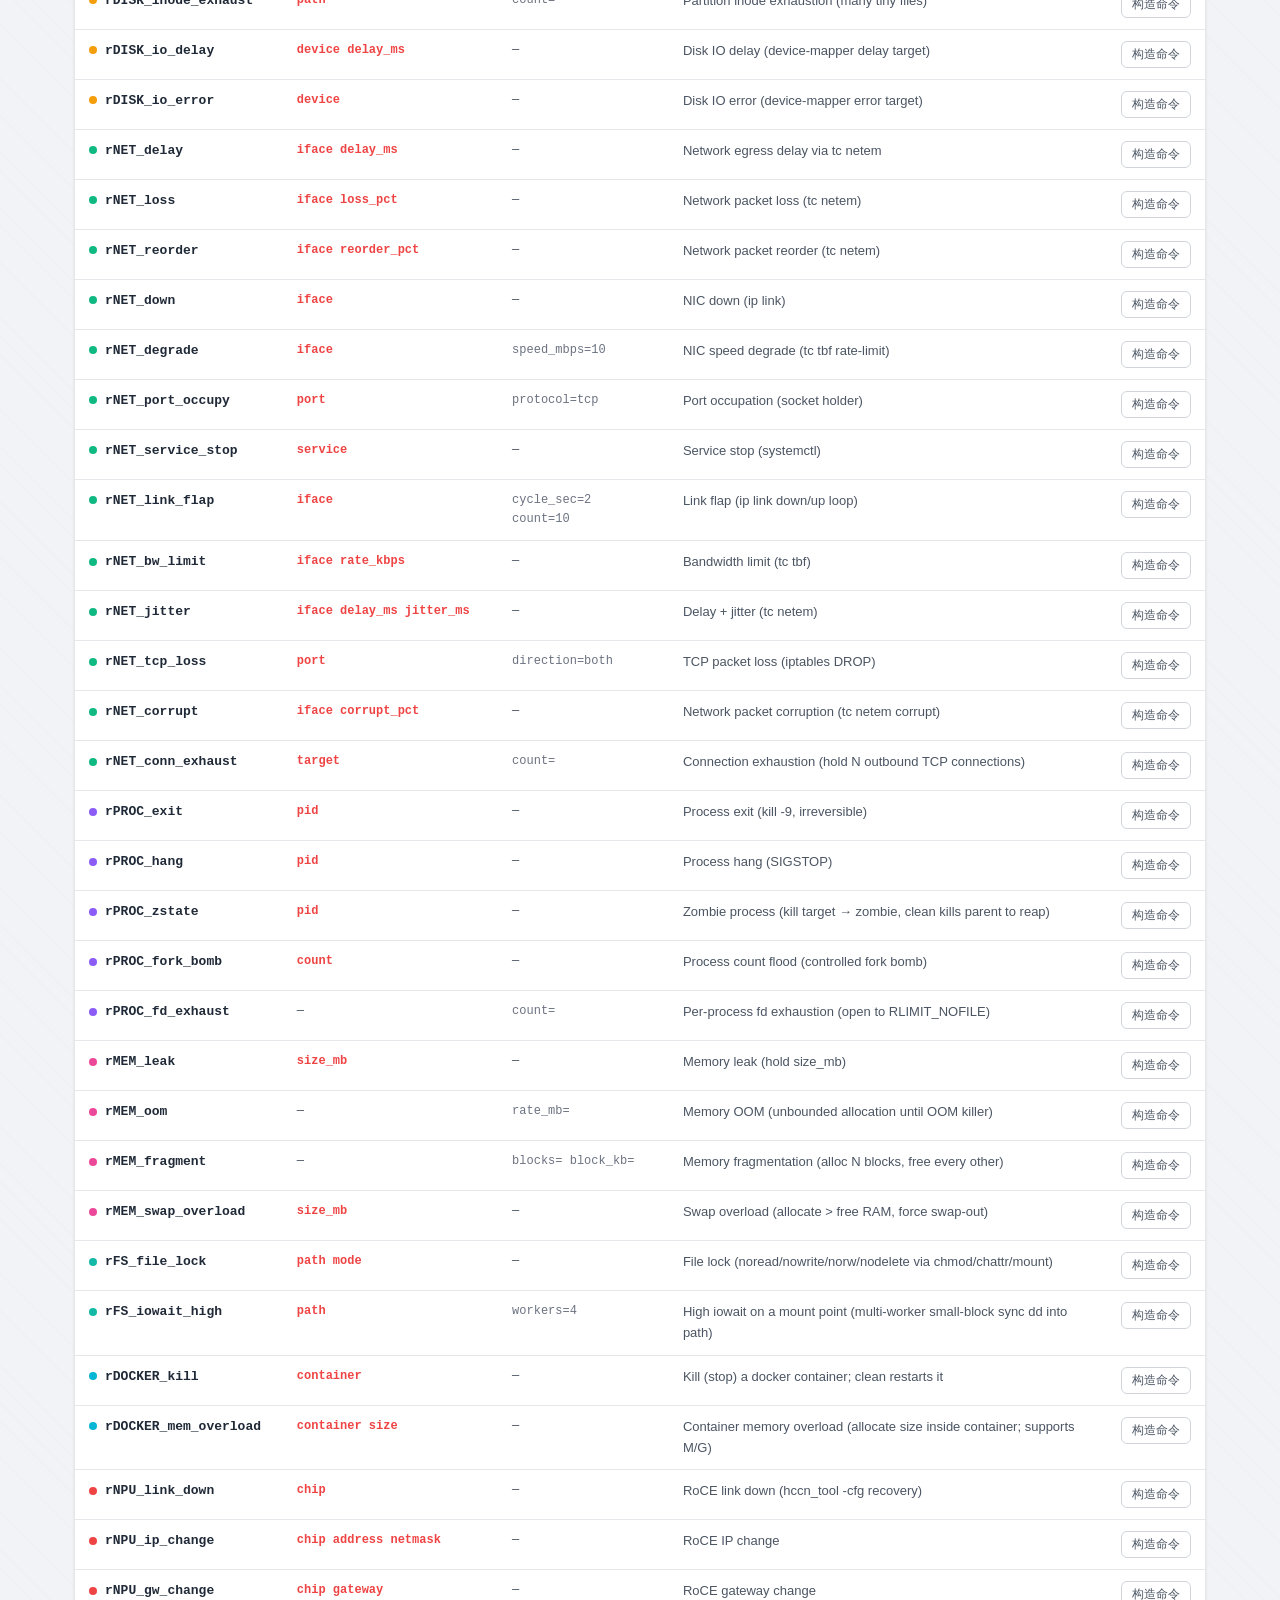
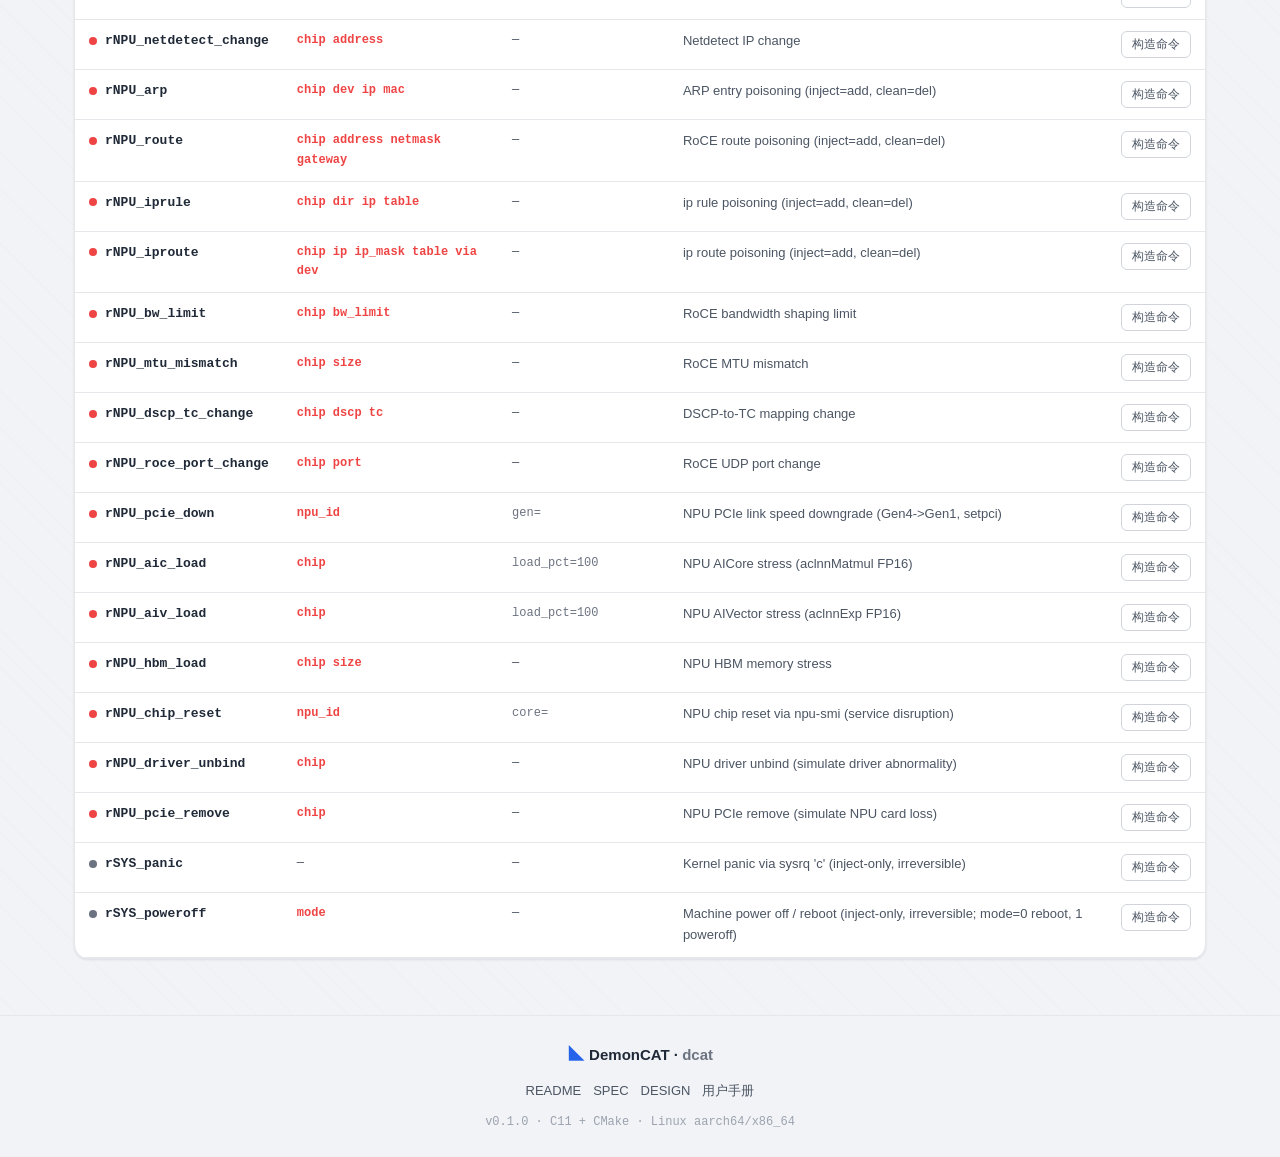
==== commit 5fb2d832: "fix: web 控制台故障目录 33→57 + 模块 5→9 app.js:   - MODULES: 5→9 (加 memory/filesystem/docker/system,     dis" ====
--- a/src/web/index.html
+++ b/src/web/index.html
@@ -35,8 +35,8 @@
           <p class="dash-sub">实时查看 + 远程注入/清理故障(默认只读,--allow-write 开写)。</p>
         </div>
         <div class="dash-stats">
-          <span><strong>33</strong> 故障</span>
-          <span><strong>5</strong> 模块</span>
+          <span><strong>57</strong> 故障</span>
+          <span><strong>9</strong> 模块</span>
           <span><strong>v0.1.0</strong></span>
           <button class="btn btn-ghost btn-sm" id="dashRefresh" type="button">↻ 刷新</button>
         </div>
@@ -101,8 +101,8 @@
       <div class="footer-links">
         <a href="../../README.md">README</a>
         <a href="../../SPEC.md">SPEC</a>
-        <a href="../../DESIGN.md">DESIGN</a>
-        <a href="../../docs/user_manual.md">用户手册</a>
+        <a href="../../docs/DESIGN.md">DESIGN</a>
+        <a href="../../User_Manual.md">用户手册</a>
       </div>
       <div class="footer-meta"><span>v0.1.0</span> · <span>C11 + CMake</span> · <span>Linux aarch64/x86_64</span></div>
     </div>
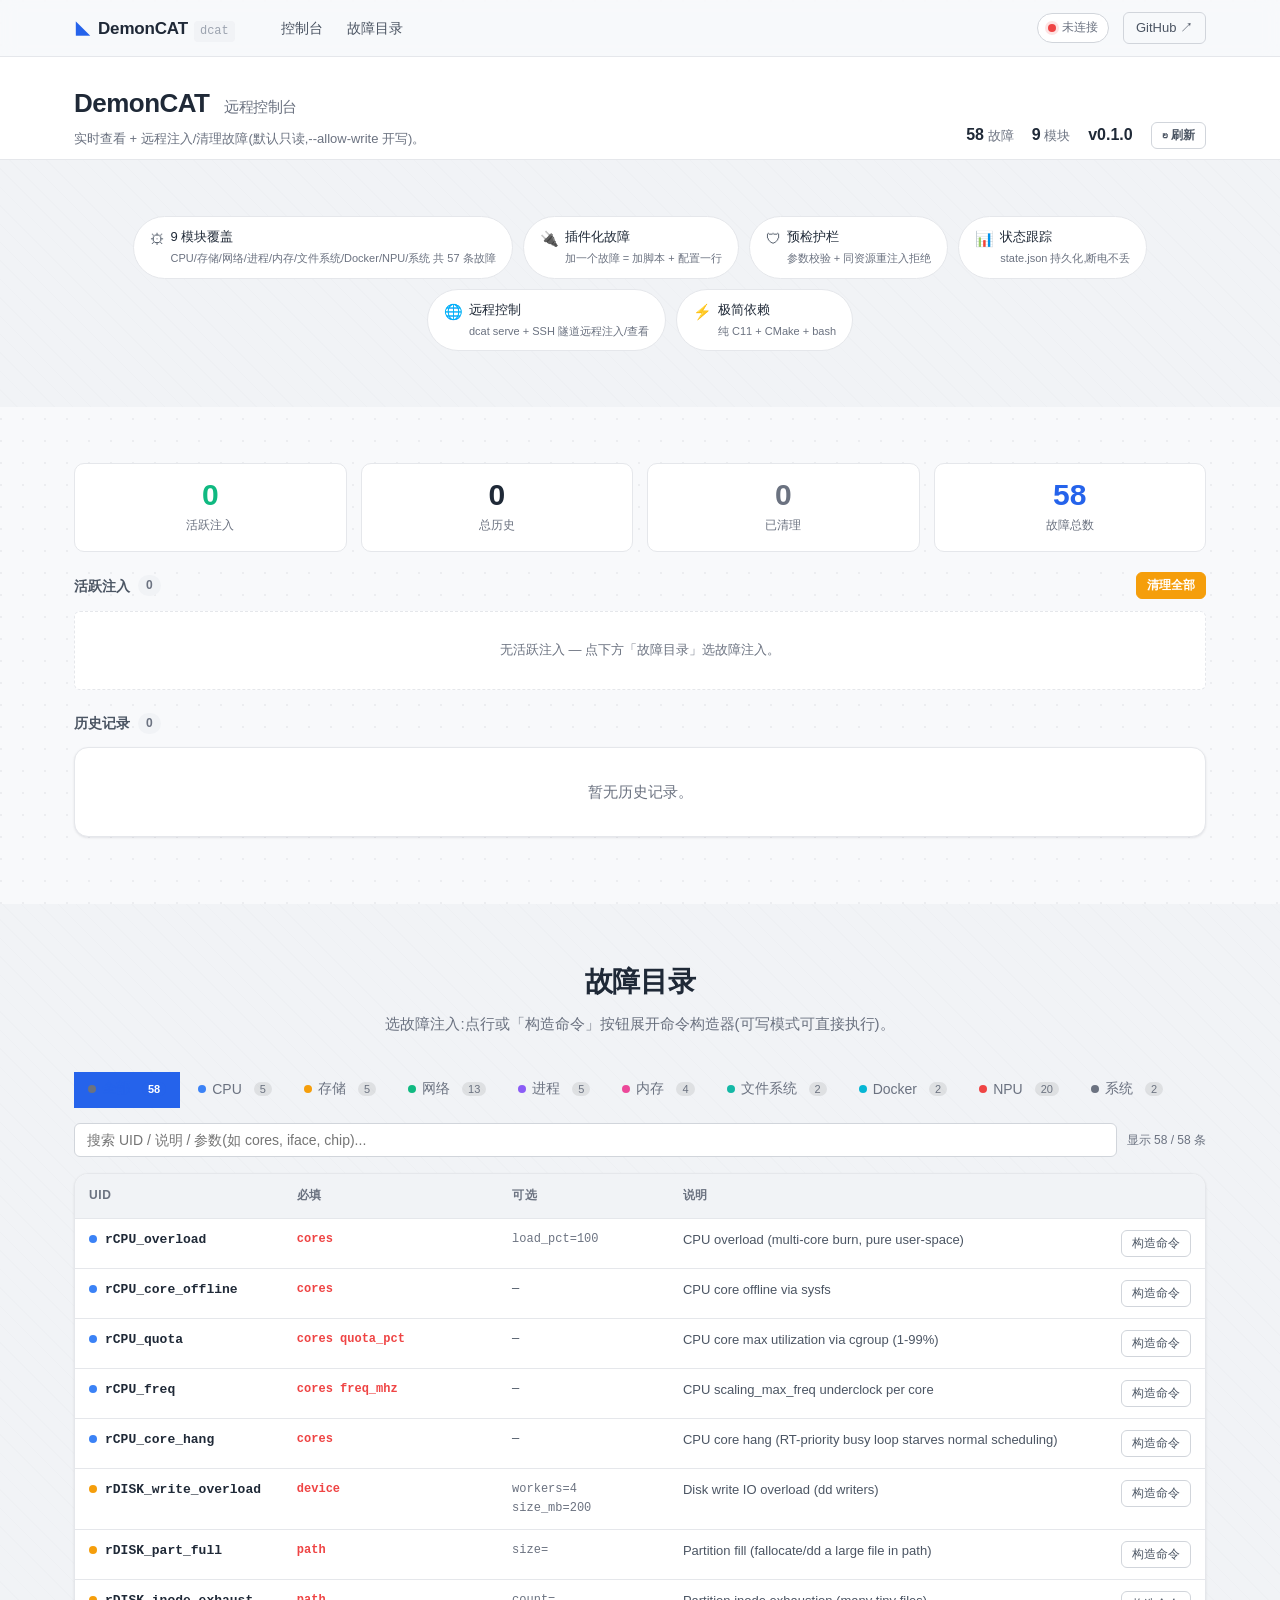
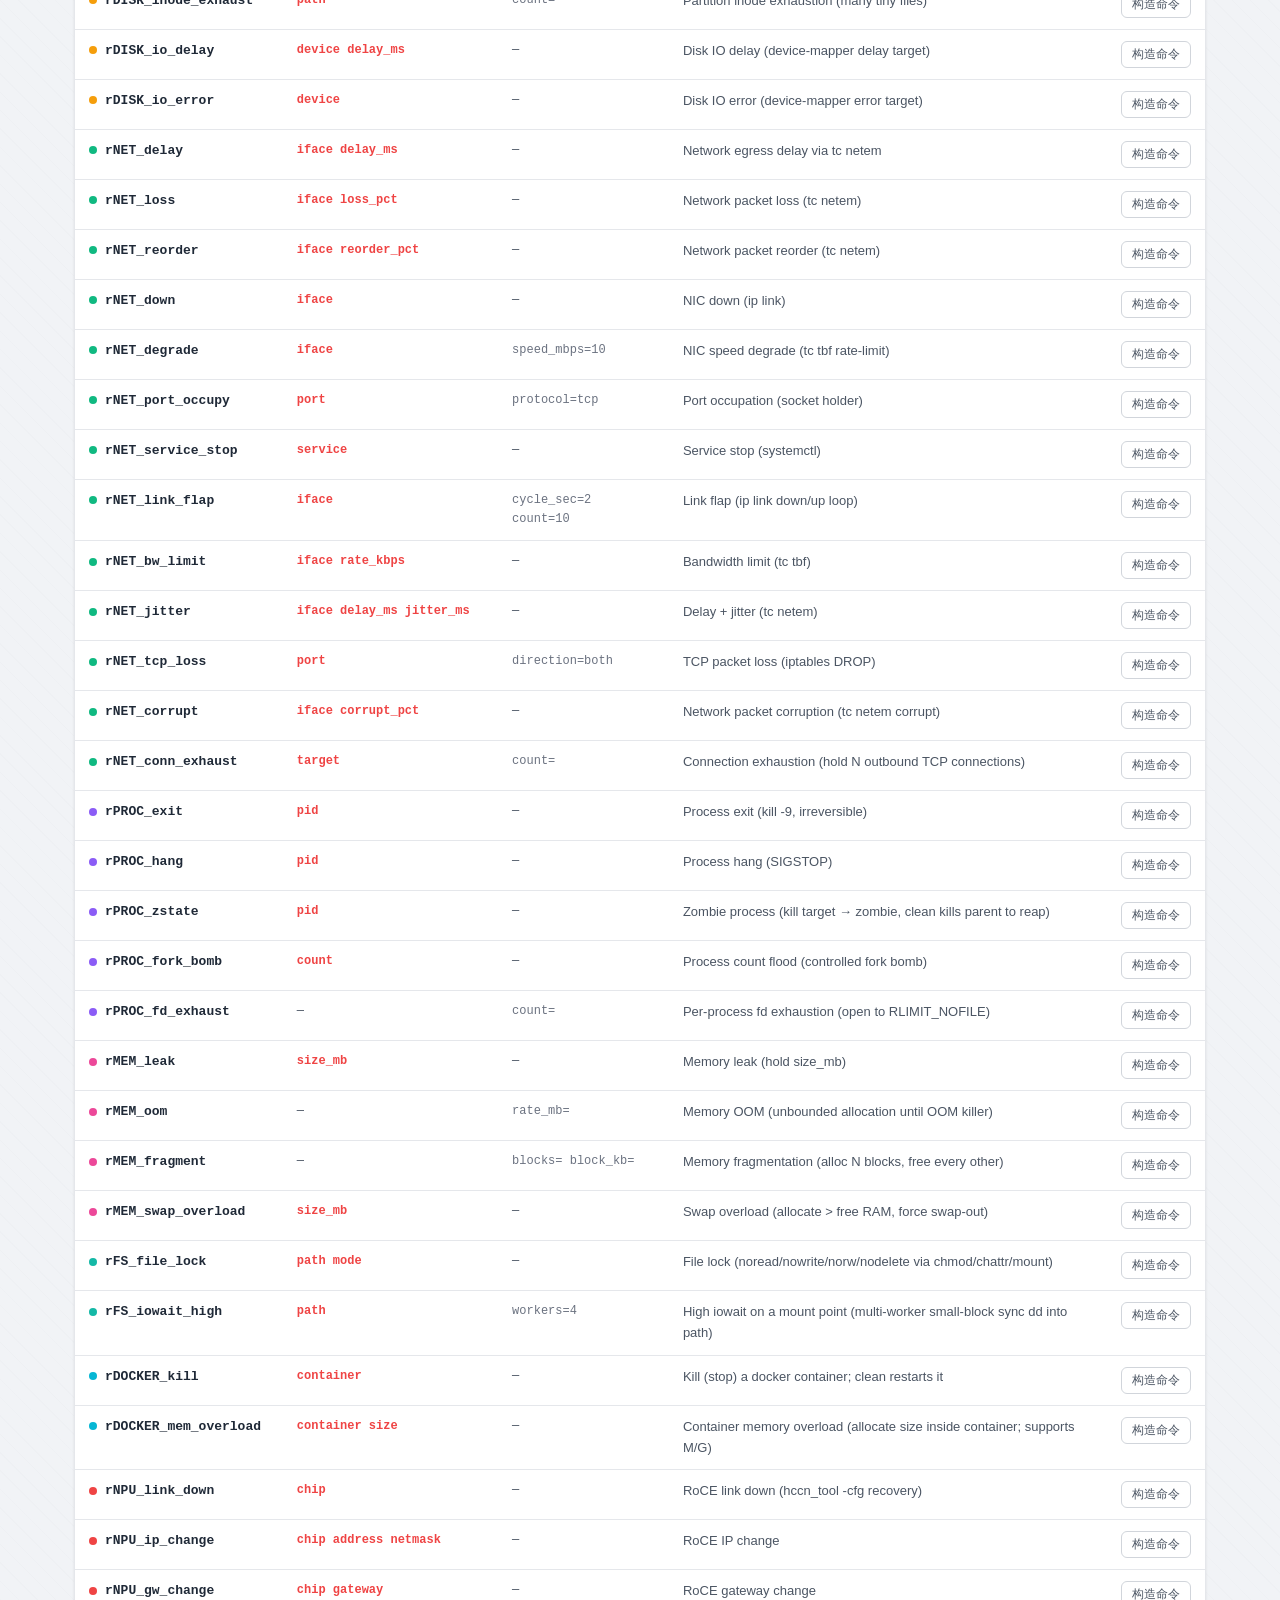
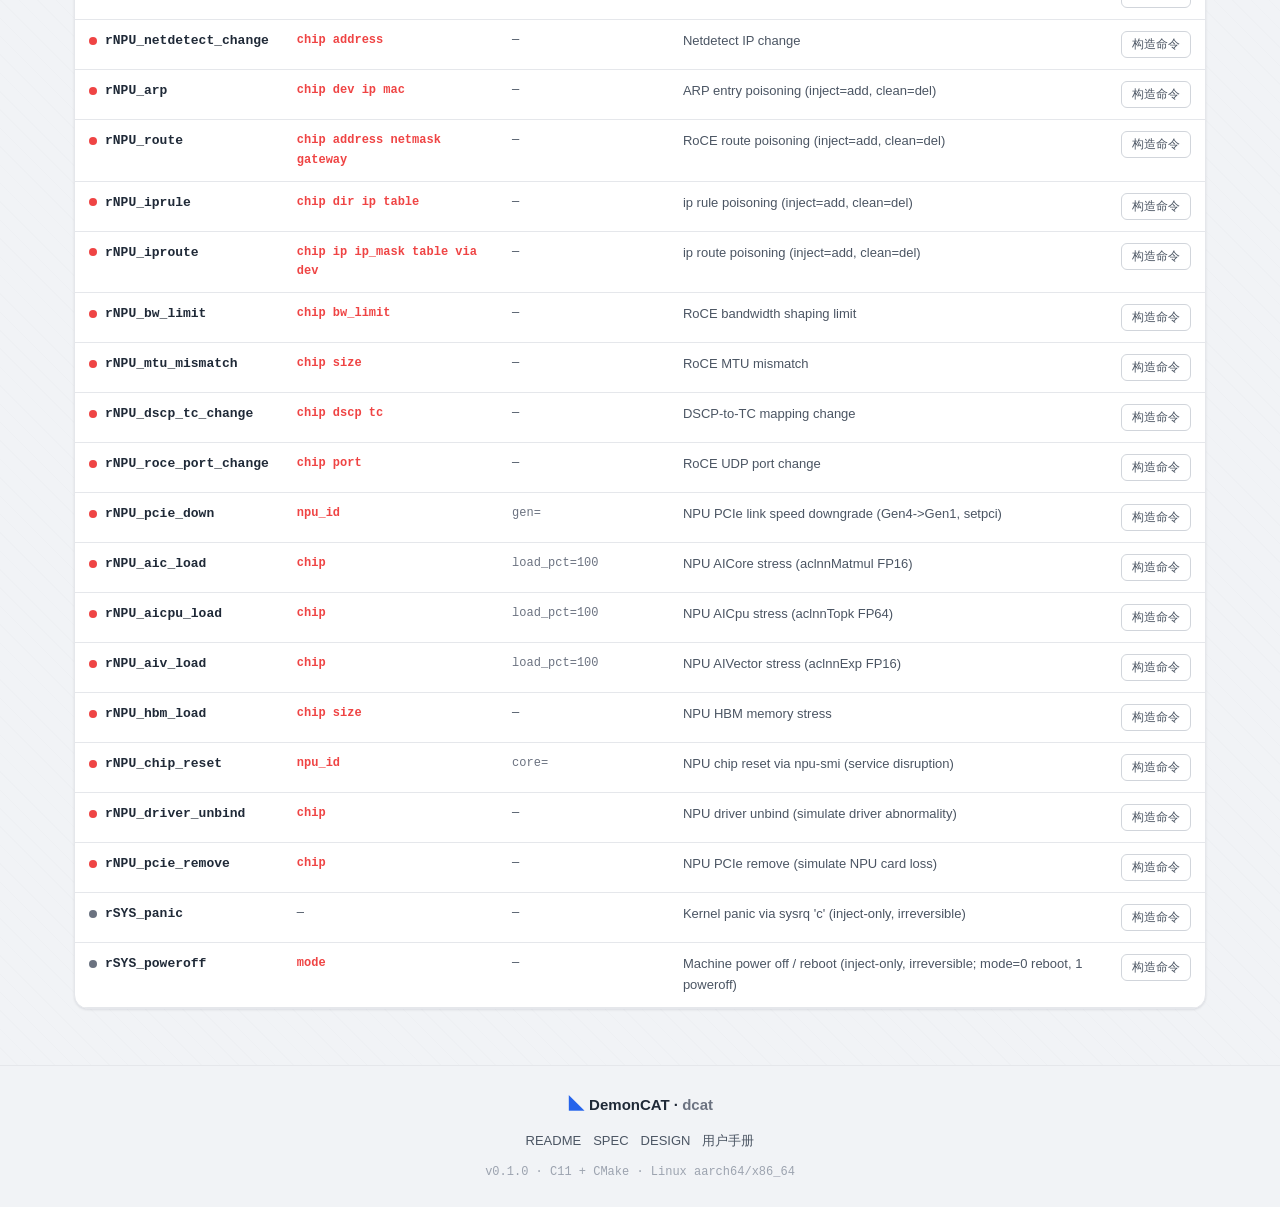
==== commit 18cc06a4: "fix: rNPU_aicpu_load 补全 app.js/Error_List/gen_cases + hbm_load.sh 修复 审查发现的问题: 1. app.js: 57→58 条 (补 " ====
--- a/src/web/index.html
+++ b/src/web/index.html
@@ -35,7 +35,7 @@
           <p class="dash-sub">实时查看 + 远程注入/清理故障(默认只读,--allow-write 开写)。</p>
         </div>
         <div class="dash-stats">
-          <span><strong>57</strong> 故障</span>
+          <span><strong>58</strong> 故障</span>
           <span><strong>9</strong> 模块</span>
           <span><strong>v0.1.0</strong></span>
           <button class="btn btn-ghost btn-sm" id="dashRefresh" type="button">↻ 刷新</button>
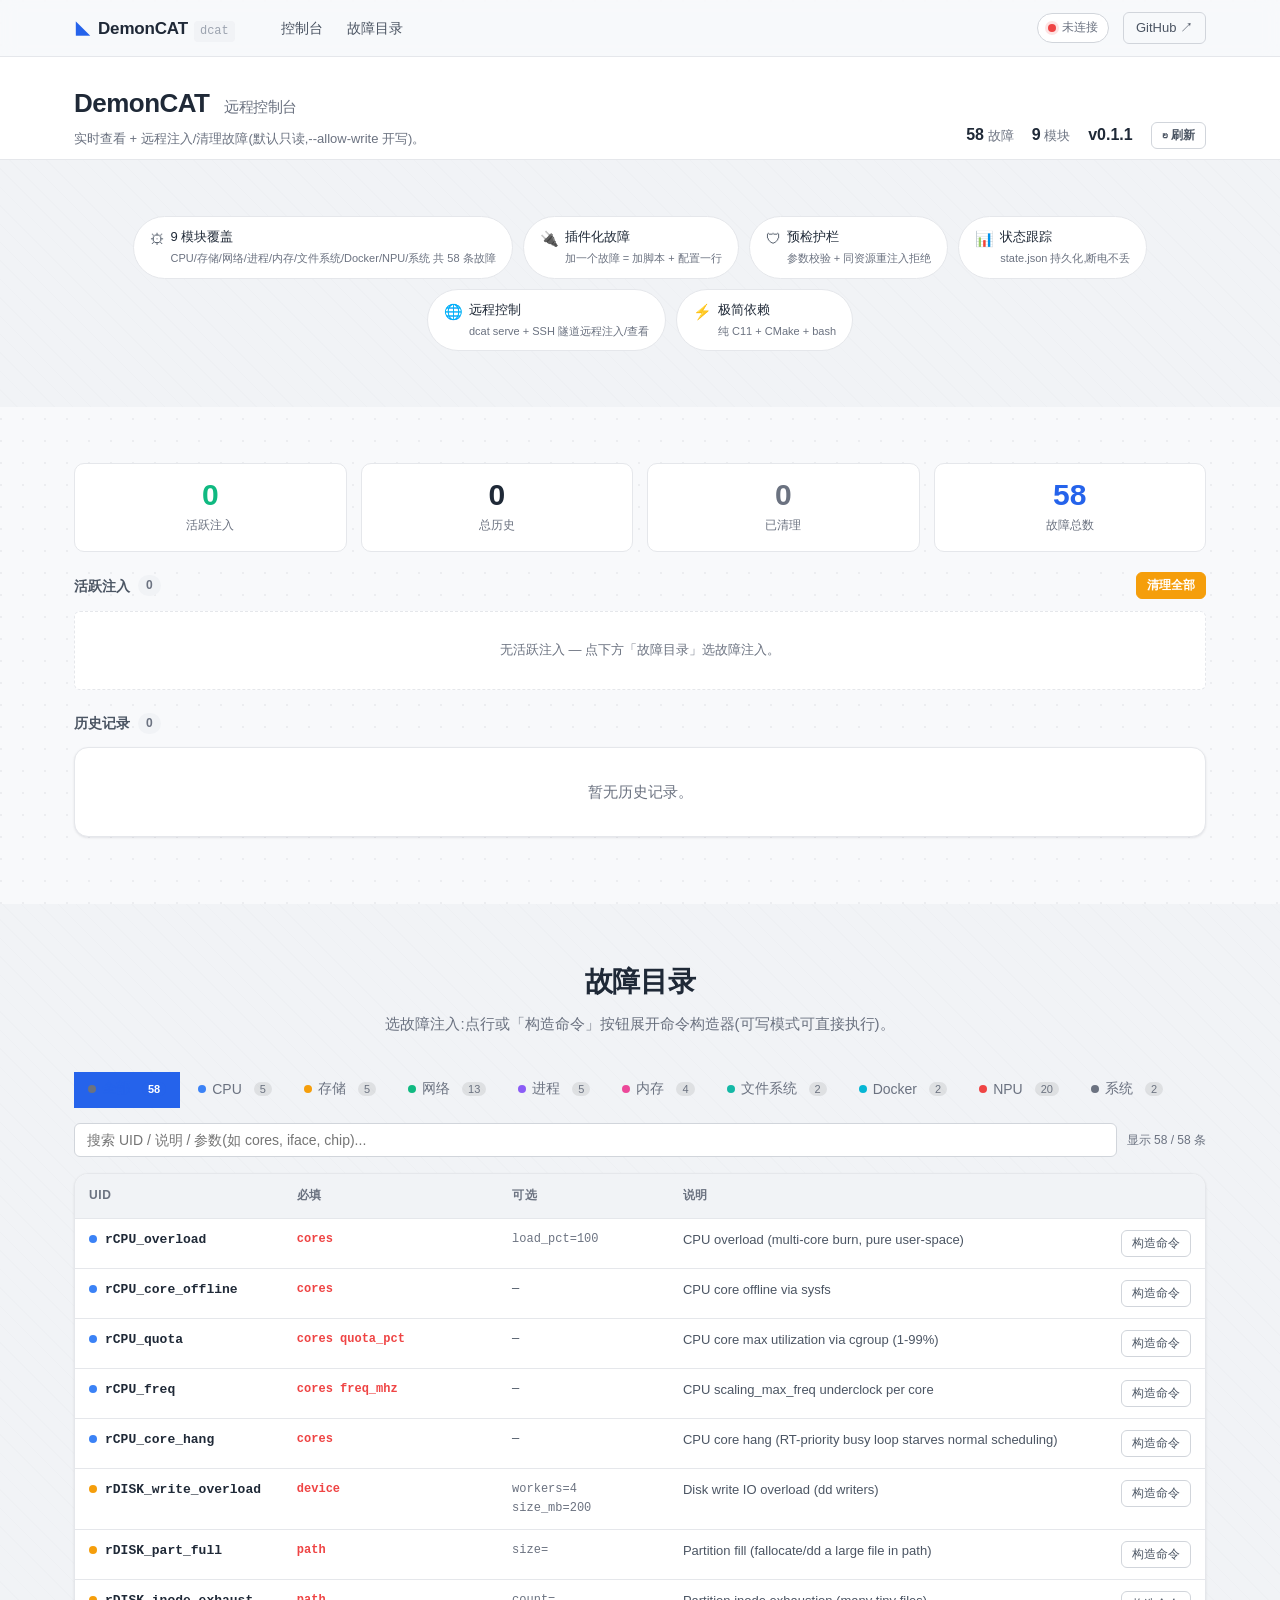
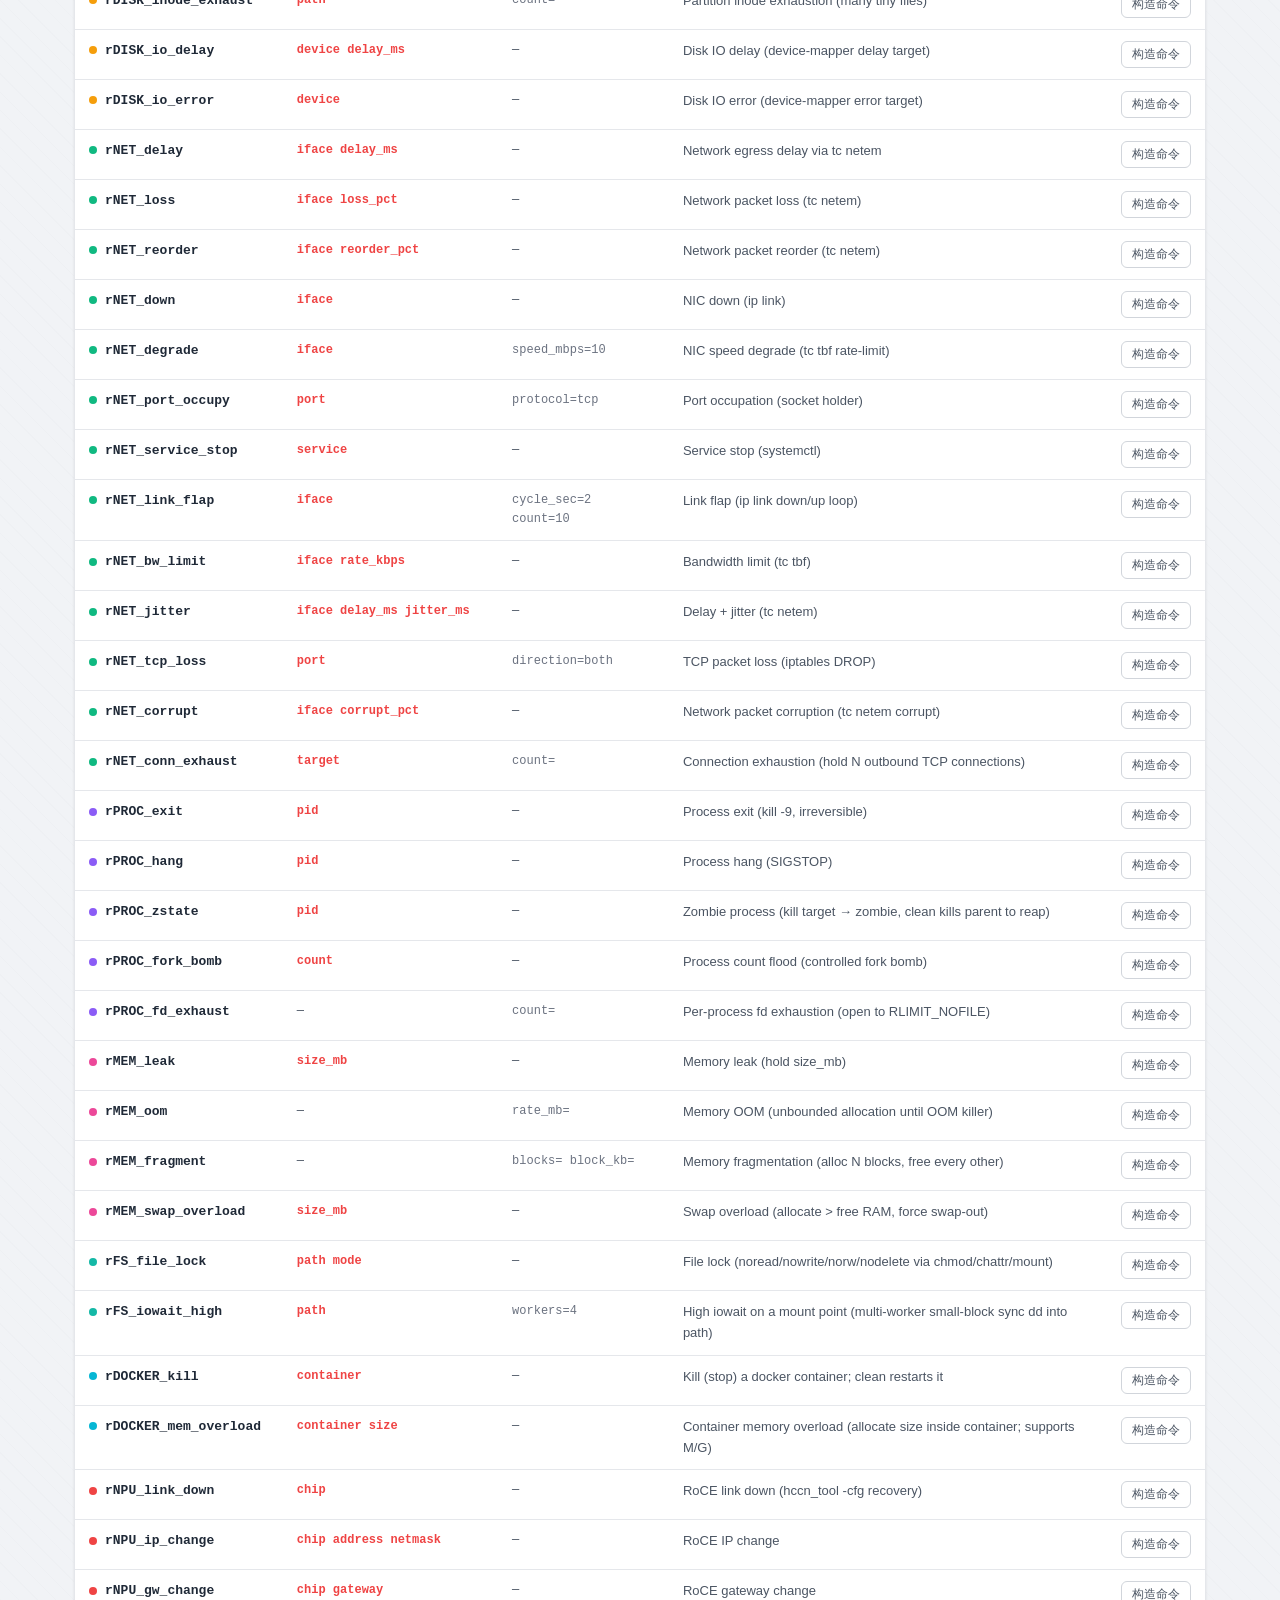
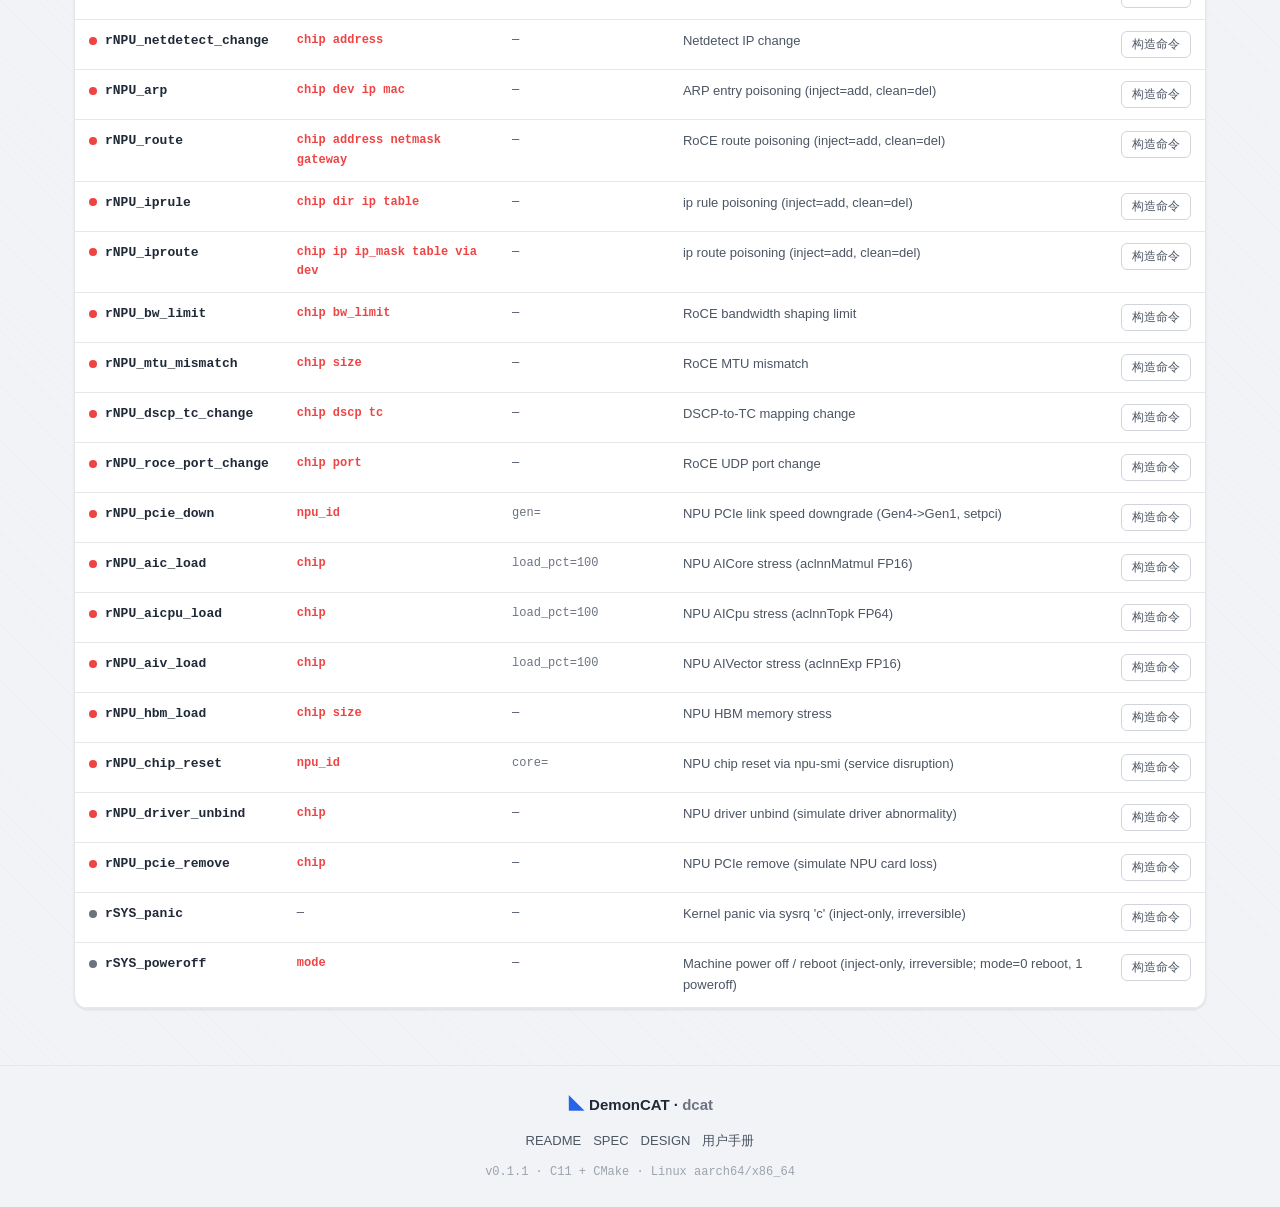
==== commit 4e19b627: "docs: v0.1.0→v0.1.1 + 文档代码对齐修复 版本号: serve.c/index.html/README/Release_Notes/Test_Report/SPEC 全部 v0.1" ====
--- a/src/web/index.html
+++ b/src/web/index.html
@@ -37,7 +37,7 @@
         <div class="dash-stats">
           <span><strong>58</strong> 故障</span>
           <span><strong>9</strong> 模块</span>
-          <span><strong>v0.1.0</strong></span>
+          <span><strong>v0.1.1</strong></span>
           <button class="btn btn-ghost btn-sm" id="dashRefresh" type="button">↻ 刷新</button>
         </div>
       </div>
@@ -104,7 +104,7 @@
         <a href="../../docs/DESIGN.md">DESIGN</a>
         <a href="../../User_Manual.md">用户手册</a>
       </div>
-      <div class="footer-meta"><span>v0.1.0</span> · <span>C11 + CMake</span> · <span>Linux aarch64/x86_64</span></div>
+      <div class="footer-meta"><span>v0.1.1</span> · <span>C11 + CMake</span> · <span>Linux aarch64/x86_64</span></div>
     </div>
   </footer>
 
